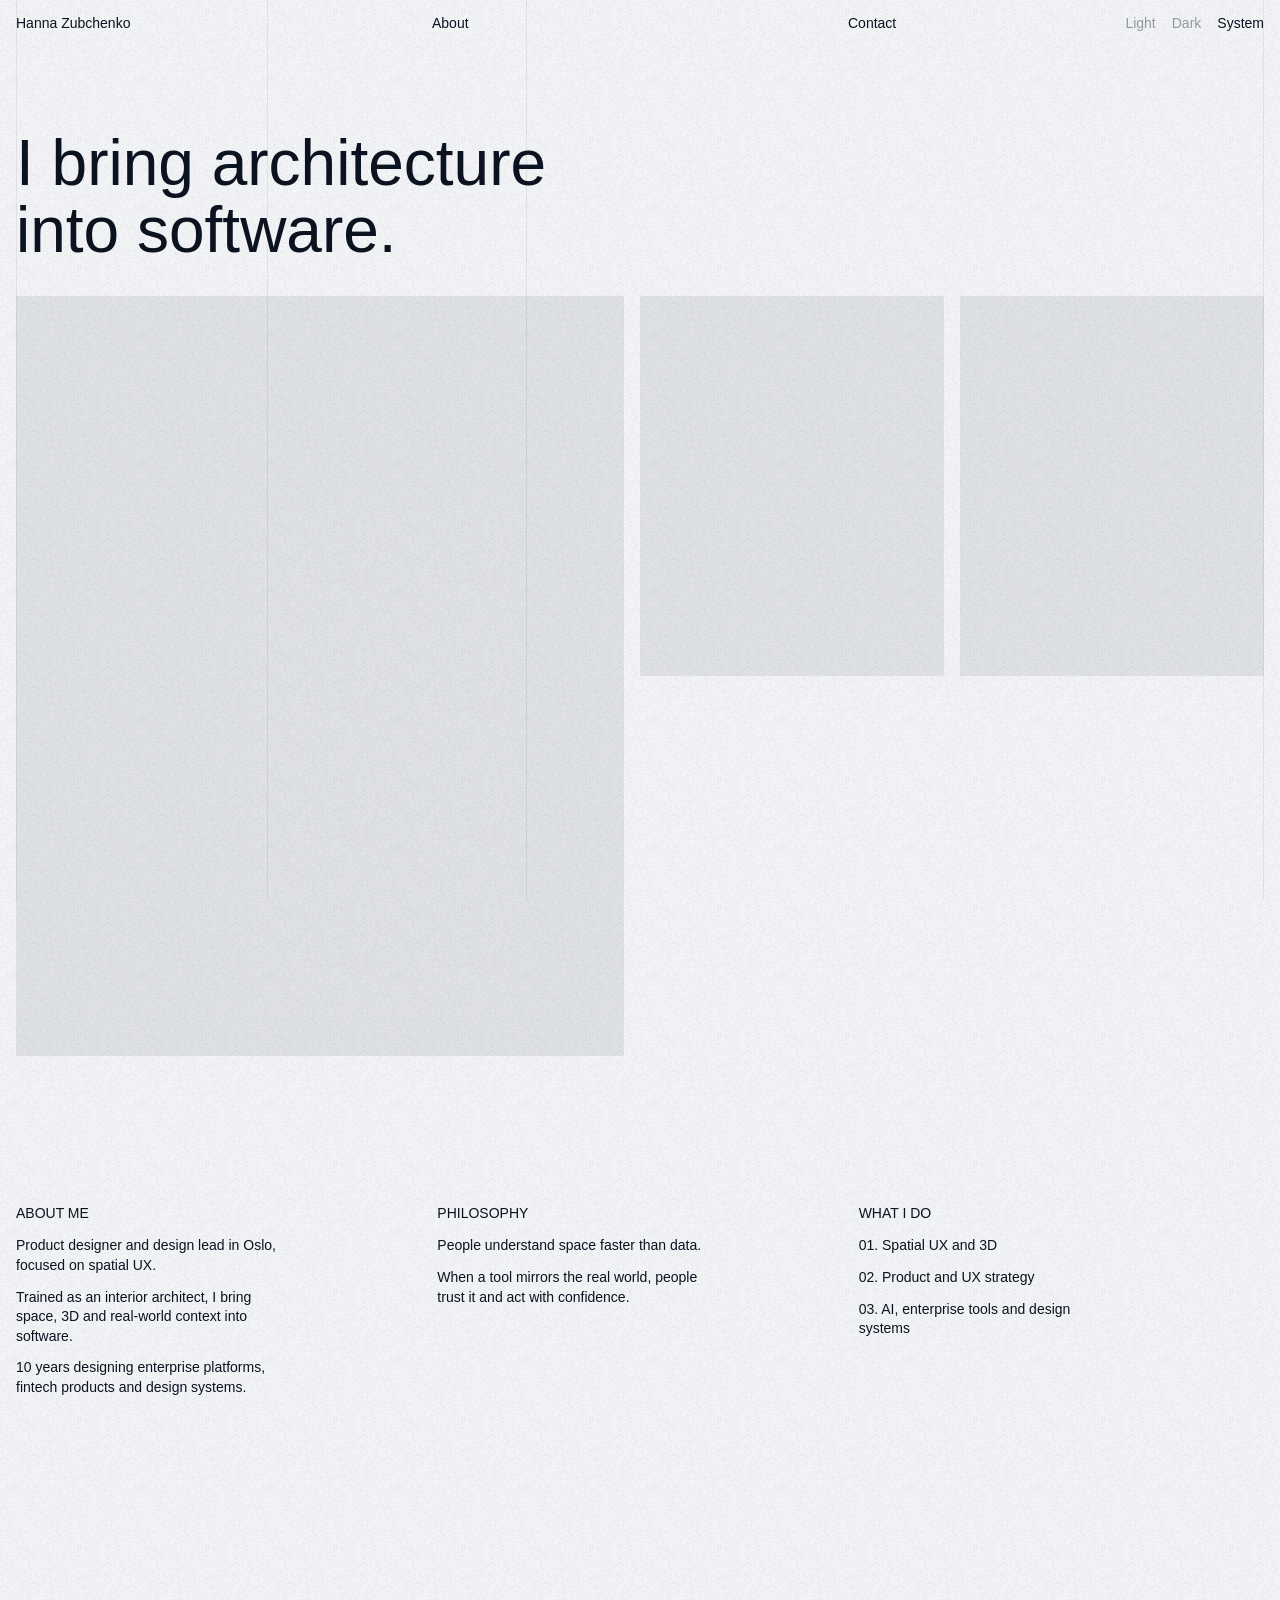
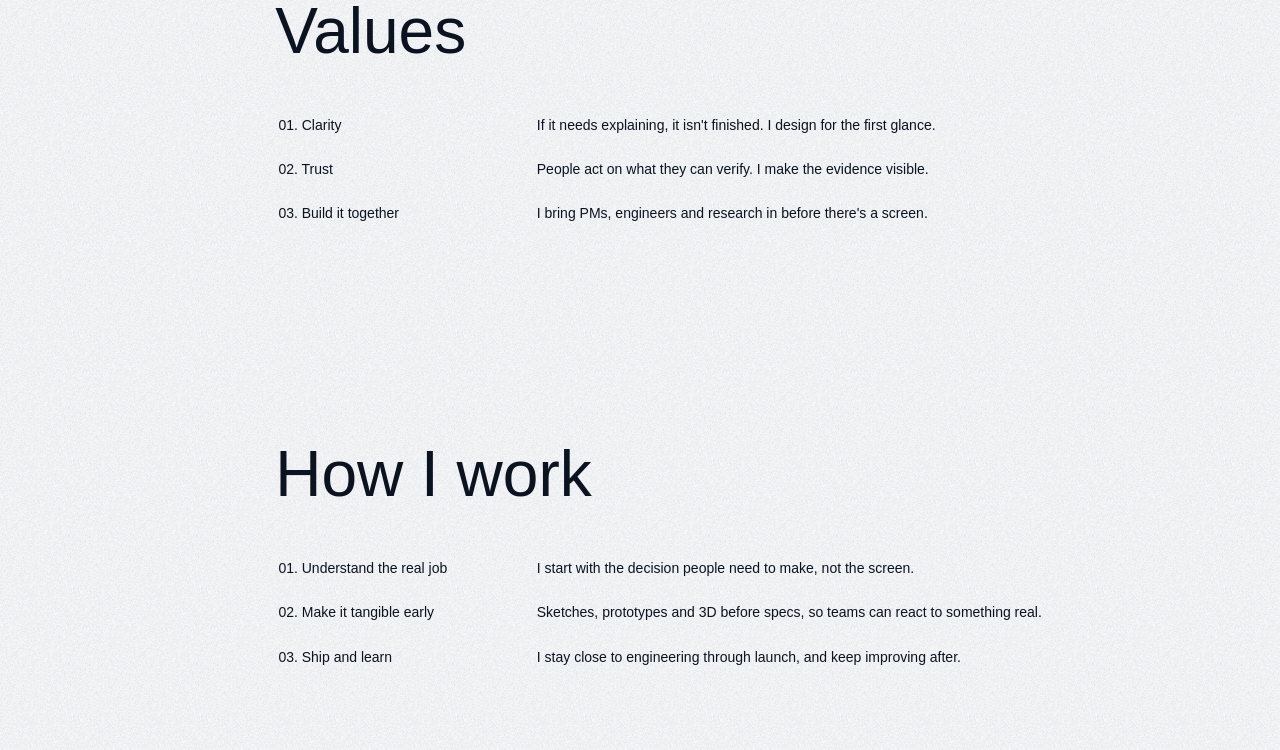
==== about.html @ ca121f11 "Loader shows on every fresh load or refresh; finer, subtler grain Co-Authored-By: Claude Opus 5.5 <n" ====
<!DOCTYPE html>
<html lang="en">
<head>
  <meta charset="utf-8">
  <meta name="color-scheme" content="light dark">
  <meta name="viewport" content="width=device-width, initial-scale=1">
  <title>About · Hanna Zubchenko</title>
  <meta name="description" content="About Hanna Zubchenko: product designer working on spatial UX, AI and enterprise tools.">
  <script>
    // Apply saved theme before first paint (no flash). "system" follows the device.
    (function () {
      var t = 'system';
      try { t = localStorage.getItem('theme') || 'system'; } catch (e) {}
      document.documentElement.dataset.theme = t;
    })();
    // First visit or refresh: show the loader (not when moving between pages, going back, or with reduce motion).
    (function () {
      try {
        var nav = performance.getEntriesByType('navigation')[0], type = nav ? nav.type : 'navigate';
        // Moving between pages on this site is marked just before leaving (see main.js),
        // so a fresh visit or a refresh always gets the loader, even inside a preview frame.
        var internal = false;
        try { internal = sessionStorage.getItem('hzInternal') === '1'; sessionStorage.removeItem('hzInternal'); } catch (e) {}
        var calm = window.matchMedia('(prefers-reduced-motion: reduce)').matches;
        if (!calm && type !== 'back_forward' && !(type === 'navigate' && internal)) document.documentElement.classList.add('boot');
      } catch (e) {}
    })();
  </script>
  <link rel="stylesheet" href="styles.css?v=202611271930">
</head>
<body class="is-case is-about">
  <div class="cs">
    <header class="nav">
      <a href="./" class="nav__item">Hanna Zubchenko</a>
      <a href="about.html" class="nav__item">About</a>
      <a href="contact.html" class="nav__item">Contact</a>
      <div class="theme" role="group" aria-label="Color theme">
        <button type="button" data-theme-set="light">Light</button>
        <button type="button" data-theme-set="dark">Dark</button>
        <button type="button" data-theme-set="system">System</button>
      </div>
    </header>

    <main class="cs__body">
      <section class="cs__intro">
        <div class="cs__heading">
          <h1 class="cs__title about__title">I bring architecture into software.</h1>
        </div>
        <div class="about__photos">
          <div class="about__photo" aria-hidden="true"></div>
          <div class="about__photo" aria-hidden="true"></div>
          <div class="about__photo" aria-hidden="true"></div>
        </div>
      </section>

      <section class="cs__summary">
        <div class="cs__facts about__facts">
          <div class="cs__col cs__col--3">
            <h2 class="cs__label" data-roll>About me</h2>
            <div class="cs__lines" data-roll data-roll-delay="70">
              <p>Product designer and design lead in Oslo, focused on spatial UX.</p>
              <p>Trained as an interior architect, I bring space, 3D and real-world context into software.</p>
              <p>10 years designing enterprise platforms, fintech products and design systems.</p>
            </div>
          </div>
          <div class="cs__col cs__col--3">
            <h2 class="cs__label" data-roll>Philosophy</h2>
            <div class="cs__lines" data-roll data-roll-delay="140">
              <p>People understand space faster than data.</p>
              <p>When a tool mirrors the real world, people trust it and act with confidence.</p>
            </div>
          </div>
          <div class="cs__col cs__col--3">
            <h2 class="cs__label" data-roll>What I do</h2>
            <div class="cs__lines" data-roll data-roll-delay="210">
              <p>01. Spatial UX and 3D</p>
              <p>02. Product and UX strategy</p>
              <p>03. AI, enterprise tools and design systems</p>
            </div>
          </div>
        </div>
      </section>

      <section class="cs__learnings">
        <div class="cs__statement cs__statement--top" data-roll>
          <h2 class="cs__big">Values</h2>
        </div>
        <div class="cs__learn-grid">
          <div class="cs__learn-list" data-roll data-roll-delay="120">
            <div class="cs__learn"><p>01. Clarity</p><p>If it needs explaining, it isn't finished. I design for the first glance.</p></div>
            <div class="cs__learn"><p>02. Trust</p><p>People act on what they can verify. I make the evidence visible.</p></div>
            <div class="cs__learn"><p>03. Build it together</p><p>I bring PMs, engineers and research in before there's a screen.</p></div>
          </div>
        </div>
      </section>

      <section class="cs__learnings">
        <div class="cs__statement cs__statement--top" data-roll>
          <h2 class="cs__big">How I work</h2>
        </div>
        <div class="cs__learn-grid">
          <div class="cs__learn-list" data-roll data-roll-delay="120">
            <div class="cs__learn"><p>01. Understand the real job</p><p>I start with the decision people need to make, not the screen.</p></div>
            <div class="cs__learn"><p>02. Make it tangible early</p><p>Sketches, prototypes and 3D before specs, so teams can react to something real.</p></div>
            <div class="cs__learn"><p>03. Ship and learn</p><p>I stay close to engineering through launch, and keep improving after.</p></div>
          </div>
        </div>
      </section>
    </main>
  </div>
  <script src="main.js?v=202611271930" defer></script>
</body>
</html>
---- styles.css ----
:root {
  --bg: #f7f8fa;
  --text: #0b1220;
  color-scheme: light;
  --accent: #d20a2e;
  --gap: 16px;
  --font: "Helvetica Neue", Helvetica, Arial, sans-serif;
}

/* ---------- Themes: dark simply swaps background and text ---------- */
html[data-theme="dark"] { --bg: #0b1220; --text: #f7f8fa; --accent: #ff5a6e; --plate: #161d2b; color-scheme: dark; }
@media (prefers-color-scheme: dark) {
  html[data-theme="system"] { --bg: #0b1220; --text: #f7f8fa; --accent: #ff5a6e; --plate: #161d2b; color-scheme: dark; }
}

* { box-sizing: border-box; margin: 0; }

body {
  background: var(--bg);
  color: var(--text);
  font-family: var(--font);
  font-weight: 300;
  font-size: 14px;
  line-height: 1;
  -webkit-font-smoothing: antialiased;
}

a { color: inherit; text-decoration: none; }

/* Page: nav row (1 part) above work grid (4 parts), filling the viewport */
.page {
  display: grid;
  grid-template-rows: minmax(0, 1fr) minmax(0, 4fr);
  gap: var(--gap);
  padding: var(--gap);
  min-height: 100vh;
  min-height: 100dvh;
}

.nav {
  position: relative;
  display: flex;
  align-self: start;
}

/* Theme switch, top right corner */
.theme {
  position: absolute;
  top: 0;
  right: 0;
  display: flex;
  gap: 16px;
}
.cs .theme { top: 16px; right: 16px; }
.theme button {
  padding: 0;
  border: 0;
  background: none;
  color: inherit;
  font: inherit;
  line-height: 1;
  cursor: pointer;
  opacity: 0.4;
  transition: opacity 200ms ease;
}
.theme button:hover { opacity: 0.75; }
.theme button[aria-pressed="true"] { opacity: 1; }
.nav__item { display: block; flex: 1 1 0; min-width: 0; line-height: 1; }

/* Work grid: feature tile (2 parts) + side column (1 part) */
.work {
  display: grid;
  grid-template-columns: minmax(0, 2fr) minmax(0, 1fr);
  gap: var(--gap);
}
.work__side {
  display: flex;
  flex-direction: column;
  gap: var(--gap);
}
.work__pair {
  display: flex;
  flex: 1 0 0;
  gap: var(--gap);
}
.work__pair .tile { flex: 1 0 0; min-width: 0; }

.tile {
  display: flex;
  flex: 1 0 0;
  flex-direction: column;
  gap: 8px;
  min-height: 0;
}
.tile__label { align-self: flex-start; white-space: nowrap; }

/* Hover: the whole card (label + image) lifts 8px, softly */
.tile {
  transition: transform 700ms cubic-bezier(0.33, 1, 0.68, 1);
  will-change: transform;
}
.tile:hover,
.tile:focus-visible { transform: translateY(-8px); }
@media (prefers-reduced-motion: reduce) {
  .tile { transition: none; }
  .tile:hover, .tile:focus-visible { transform: none; }
}
@media (hover: none) {
  .tile:hover { transform: none; }
}

.tile__media {
  position: relative;
  flex: 1 0 0;
  min-height: 0;
  background: var(--tile-bg, #d9d9d9);
  overflow: hidden;
}
.tile__media img,
.tile__media video {
  position: absolute;
  inset: 0;
  width: 100%;
  height: 100%;
}
.tile__media .cover { object-fit: cover; }
.tile__media .cover--right { object-position: right center; }
.tile__media .contain { object-fit: contain; }

/* Crop the video's edges slightly (hides outlines at the frame border) */
.tile__media video,
.cs__hero video { transform: scale(1.02); }

/* ---------- Case study page (Figma 479:450, 1920 frame) ---------- */
.cs { display: flex; flex-direction: column; gap: 100px; padding: var(--gap); }
.cs .nav {
  align-self: stretch;
  /* Sticky header: stays visible while scrolling. Same position as Figma at the top. */
  position: sticky;
  top: 0;
  z-index: 10;
  margin: -16px -16px -16px;
  padding: 16px;
}
.cs__body { display: flex; flex-direction: column; gap: 100px; }
.cs p, .cs h1, .cs h2, .cs figcaption { font-weight: 300; line-height: 1; }
.cs .cs__lines p, .cs .cs__learn p, .cs .cta, .cs .contact__value { line-height: 1.45; }
.cs .cs__big, .cs .about__title, .cs .contact__title { line-height: 1.05; }

.cs__intro { display: flex; flex-direction: column; gap: 32px; }
.cs__heading { display: flex; flex-direction: column; gap: 16px; }
.cs .cs__title, .cs .cs__big { font-size: 64px; font-weight: 400; }
.cs__subtitle { font-size: 14px; }
.cs__tags {
  display: flex;
  flex-wrap: wrap;
  gap: 24px;
  padding: 8px 0 0;
  list-style: none;
  line-height: 1;
  white-space: nowrap;
}
.cs__hero { position: relative; aspect-ratio: 1920 / 1080; background: #d9d9d9; overflow: hidden; }
.cs__fill { position: absolute; inset: 0; display: block; width: 100%; height: 100%; object-fit: cover; }

/* Role + challenge: 1fr 1fr 3fr, first column empty */
.cs__facts {
  display: grid;
  grid-template-columns: minmax(0, 1fr) minmax(0, 1fr) minmax(0, 3fr);
  gap: 40px var(--gap);
  align-items: start;
  min-height: 226px;
  padding: 50px 0;
}
.cs__col { display: flex; flex-direction: column; gap: 16px; }
.cs__col--2 { grid-column: 2; }
.cs__col--3 { grid-column: 3; }
.cs__label { font-size: 14px; text-transform: uppercase; }
.cs__lines { display: flex; flex-direction: column; gap: 12px; font-size: 14px; }

/* Big statements: 1fr 3fr 1fr, text in the middle column */
.cs__statement {
  display: grid;
  grid-template-columns: minmax(0, 1fr) minmax(0, 3fr) minmax(0, 1fr);
  gap: 10px;
  padding: 50px 0;
}
.cs__statement > * { grid-column: 2; }
.cs__statement--hmw { padding-bottom: 150px; }
.cs__statement--top { gap: var(--gap); padding-bottom: 0; }

/* Numbered shots: centered label, image 1440 of 1888 */
.cs__shot { display: flex; flex-direction: column; align-items: center; gap: 16px; }
.cs__frame { position: relative; overflow: hidden; width: 76.2712%; }
/* 1 + 2: two equal columns, 100px apart */
.cs__duo { display: flex; gap: 100px; align-items: flex-start; }
.cs__duo .cs__shot { flex: 1 0 0; min-width: 0; }
.cs__duo .sheet, .cs__shot > .sheet { width: 100%; }
.sheet > .cs__frame { width: 100%; }
.cs__frame--before { aspect-ratio: 1351 / 700; }
.cs__frame--room { aspect-ratio: 1258 / 712; }


/* 3: grid 1fr 2fr 2fr 1fr */
.cs__trio {
  display: grid;
  grid-template-columns: minmax(0, 1fr) minmax(0, 2fr) minmax(0, 2fr) minmax(0, 1fr);
  gap: var(--gap);
}
.cs__trio-label { grid-column: 2 / span 2; }
.cs__trio-media { display: contents; }
.cs__trio .sheet { align-self: start; }
.sheet--designer { grid-column: 2; }
.cs__frame--designer { aspect-ratio: 1536 / 2048; }
.sheet--inventory { grid-column: 3; }
.cs__frame--inventory { aspect-ratio: 1248 / 803.6; }

/* Learnings: 1fr 4fr, each row 1fr 3fr */
.cs__learn-grid {
  display: grid;
  grid-template-columns: minmax(0, 1fr) minmax(0, 4fr);
  gap: var(--gap);
  min-height: 226px;
  padding: 50px 0;
}
.cs__learn-list { grid-column: 2; display: flex; flex-direction: column; gap: 24px; }
.cs__learn {
  display: grid;
  grid-template-columns: minmax(0, 1fr) minmax(0, 3fr);
  gap: var(--gap);
  font-size: 14px;
}
.cs__learn p:first-child { white-space: nowrap; }

/* 5: demo, full width */
.cs__frame--demo {
  width: 100%;
  aspect-ratio: 1800 / 1007;
  padding: 0;
  border: 0;
  background: #1e2235;
  cursor: pointer;
}
.yt iframe { position: absolute; inset: 0; width: 100%; height: 100%; border: 0; }

:focus-visible { outline: 2px solid var(--accent); outline-offset: 3px; }

/* ---------- Scroll reveal on case page images ----------
   Each image opens from its top edge downward as it enters the view.
   Only runs when JavaScript is on (html.js), so images never stay hidden. */
.js .reveal {
  clip-path: polygon(0 0, 100% 0, 100% 0, 0 0);
  transition: clip-path 1100ms cubic-bezier(0.76, 0, 0.24, 1);
}
.js .reveal.is-in { clip-path: polygon(0 0, 100% 0, 100% 100%, 0 100%); }
@media (prefers-reduced-motion: reduce) {
  .js .reveal { clip-path: none; transition: none; }
}

/* ---------- Page transition: card -> case page ----------
   The small label morphs into the big title, the video tile grows into the hero.
   Uses cross-document View Transitions (Chrome, Edge, Safari 18.2+).
   Other browsers just open the page normally. */
@view-transition { navigation: auto; }

/* Each project pairs its own tile with its own page (names set in the HTML),
   so every title and hero grows from where that project sits on the landing page. */
.cs__title { width: fit-content; }

::view-transition-group(*) {
  animation-duration: 700ms;
  animation-timing-function: cubic-bezier(0.33, 1, 0.68, 1);
}
::view-transition-old(root),
::view-transition-new(root) { animation-duration: 450ms; }

/* Text: both snapshots stretch to the moving box, so the label scales up as one piece */
::view-transition-old(.vt-title),
::view-transition-new(.vt-title) {
  width: 100%;
  height: 100%;
  object-fit: fill;
}

/* Video: keep it filling its frame while the frame changes shape */
::view-transition-old(.vt-media),
::view-transition-new(.vt-media) {
  width: 100%;
  height: 100%;
  object-fit: cover;
}

@media (prefers-reduced-motion: reduce) {
  ::view-transition-group(*),
  ::view-transition-old(*),
  ::view-transition-new(*) { animation: none !important; }
}

/* Tablet and mobile: stack the tiles */
@media (max-width: 800px) {
  .page { grid-template-rows: auto auto; align-content: start; gap: 64px; }
  .nav { gap: var(--gap); }
  .nav { justify-content: space-between; }
  .nav__item { flex: none; white-space: nowrap; }
  .nav { flex-wrap: wrap; row-gap: 14px; }
  .theme, .cs .theme { position: static; width: 100%; }
  .work { grid-template-columns: 1fr; gap: 32px; }
  .work__side, .work__pair { gap: 32px; }
  .tile, .work__pair { flex: none; }
  .tile__media { flex: none; aspect-ratio: 4 / 3; }


  /* Case study: not in Figma (desktop only), stacked fallback */
  .cs, .cs__body { gap: 64px; }
  .cs .cs__title, .cs .cs__big { font-size: 40px; line-height: 1.05; }
  .cs__lines, .cs__learn { line-height: 1.3; }
  .cs__duo { flex-direction: column; gap: 64px; }
  .cs__duo .cs__shot { flex: none; width: 100%; }
  .cs__statement--hmw { padding-bottom: 0; }
  .cs__summary, .cs__learnings { display: flex; flex-direction: column; gap: 40px; }
  .cs__facts, .cs__statement, .cs__trio, .cs__learn-grid, .cs__learn { grid-template-columns: 1fr; }
  .cs__facts { height: auto; gap: 40px; padding: 0; }
  .cs__statement { padding: 0; }
  .cs__col--2, .cs__col--3, .cs__statement > *, .cs__trio-label,
  .sheet--designer, .sheet--inventory, .cs__learn-list { grid-column: 1; }
  .cs__frame { width: 100%; }
  .cs__learn { gap: 8px; }
  .cs__learn p:first-child { white-space: normal; font-weight: 400; }
  .cs__learn-grid { padding: 0; min-height: 0; }
}

@media (max-width: 480px) {
  .work__pair { flex-direction: column; }
  .work__pair .tile { flex: none; }
  .tile__label { white-space: normal; }
}


/* =========================================================
   Drawing set: the site as a set of architectural drawings
   ========================================================= */
:root {
  --grid-line: color-mix(in srgb, var(--text) 7%, transparent);
  --mark: color-mix(in srgb, var(--text) 45%, transparent);
}

/* 1. Drafting grid: the layout's own columns, shown as hairlines behind everything */
.is-landing::before,
.is-case::before {
  content: "";
  position: fixed;
  inset: 0;
  z-index: -1;
  pointer-events: none;
  --l: linear-gradient(var(--grid-line), var(--grid-line));
  background-repeat: no-repeat;
  background-size: 1px 100%;
}
/* Landing: 2fr | 1fr, right column split in two; lines sit in the gutters */
.is-landing::before {
  background-image: var(--l), var(--l), var(--l), var(--l);
  background-position:
    15.5px 0,
    calc(24px + (100% - 48px) * 2 / 3) 0,
    calc(32px + (100% - 48px) * 2 / 3 + ((100% - 48px) / 3 - 16px) / 2 + 8px) 0,
    calc(100% - 16.5px) 0;
}
/* Case page: 1fr | 1fr | 3fr */
.is-case::before {
  background-image: var(--l), var(--l), var(--l), var(--l);
  background-position:
    15.5px 0,
    calc(24px + (100% - 64px) / 5) 0,
    calc(40px + (100% - 64px) * 2 / 5) 0,
    calc(100% - 16.5px) 0;
}

.sheet { position: relative; }

@media (max-width: 800px) {
  .is-landing::before, .is-case::before { display: none; }
}

/* Image captions: number + label, quiet and technical */
.caption { display: inline-flex; gap: 12px; line-height: 1; }
.caption__no { opacity: 0.5; }


/* Fine grain: a barely-there texture on the page background only
   (images and text stay crisp). Independent per-pixel noise, 256px tiles
   drawn at 128px, so each grain is a single device pixel on retina. */
body {
  background-image: url("assets/grain-light-theme.png");
  background-size: 128px 128px;
}
html[data-theme="dark"] body { background-image: url("assets/grain-dark-theme.png"); }
@media (prefers-color-scheme: dark) {
  html[data-theme="system"] body { background-image: url("assets/grain-dark-theme.png"); }
}

/* Tags roll out from under the title on arrival, one after another.
   The row clips them, so they appear to slide out of the title's baseline. */
.cs__tags {
  overflow: hidden;
  padding-bottom: 4px;
  margin-bottom: -4px;
}
.cs__tags li {
  animation: tag-roll-out 700ms cubic-bezier(0.33, 1, 0.68, 1) both;
  animation-delay: calc(380ms + var(--i, 0) * 70ms);
}
.cs__tags li:nth-child(2) { --i: 1; }
.cs__tags li:nth-child(3) { --i: 2; }
.cs__tags li:nth-child(4) { --i: 3; }
.cs__tags li:nth-child(5) { --i: 4; }
@keyframes tag-roll-out {
  from { opacity: 0; transform: translateY(-120%); }
  to   { opacity: 1; transform: translateY(0); }
}
@media (prefers-reduced-motion: reduce) {
  .cs__tags li { animation: none; }
}


/* ---------- Micro-motion: the same calm roll-out, everywhere it helps ----------
   Small (8px), soft, ordered, once only. Nothing loops, nothing parallaxes. */
@keyframes roll-in {
  from { opacity: 0; transform: translateY(-8px); }
  to   { opacity: 1; transform: translateY(0); }
}
/* Scroll-triggered groups: children appear one after another */
.js [data-roll] > *,
.js [data-roll]:not(:has(> *)) { opacity: 0; }
.js [data-roll].is-in > *,
.js [data-roll].is-in:not(:has(> *)) {
  animation: roll-in 700ms cubic-bezier(0.33, 1, 0.68, 1) both;
  animation-delay: calc(var(--roll-delay, 0ms) + var(--i, 0) * 70ms);
}

/* Landing: project labels roll out in reading order on load */
.is-landing .tile__label {
  animation: roll-in 700ms cubic-bezier(0.33, 1, 0.68, 1) both;
  animation-delay: 250ms;
}
.is-landing .work__side .tile:first-child .tile__label { animation-delay: 320ms; }
.is-landing .work__pair .tile:first-child .tile__label { animation-delay: 390ms; }
.is-landing .work__pair .tile:last-child .tile__label { animation-delay: 460ms; }

/* Drafting grid draws itself down the sheet once per page */
.is-landing::before,
.is-case::before { animation: grid-draw 1400ms cubic-bezier(0.65, 0, 0.35, 1) 100ms both; }
@keyframes grid-draw {
  from { clip-path: inset(0 0 100% 0); }
  to   { clip-path: inset(0 0 0 0); }
}

@media (prefers-reduced-motion: reduce) {
  .js [data-roll] > *, .js [data-roll]:not(:has(> *)) { opacity: 1; }
  .js [data-roll].is-in > *, .js [data-roll].is-in:not(:has(> *)),
  .is-landing .tile__label, .is-landing::before, .is-case::before { animation: none; }
}

/* Placeholder hero for case pages without media yet */
.cs__hero:empty { background: color-mix(in srgb, var(--text) 8%, transparent); }

/* Opening a project: the other cards and labels step back first,
   so only the chosen card travels into its page. */
.is-landing .tile,
.is-landing .nav { transition: opacity 320ms ease, transform 700ms cubic-bezier(0.33, 1, 0.68, 1); }
.is-leaving .tile:not(.is-chosen) { opacity: 0; transform: scale(0.98); }
.is-leaving .tile.is-chosen { transform: none; }
/* the old page's leftovers vanish quickly instead of ghosting */
::view-transition-old(root) { animation-duration: 180ms; }

/* About page */
.about__title { max-width: 18ch; line-height: 1.05; }
.about__photos {
  display: grid;
  grid-template-columns: minmax(0, 2fr) minmax(0, 1fr) minmax(0, 1fr);
  gap: var(--gap);
}
.about__photo { aspect-ratio: 4 / 5; background: color-mix(in srgb, var(--text) 8%, transparent); }
.about__facts { grid-template-columns: repeat(3, minmax(0, 1fr)); height: auto; }
.about__facts .cs__col--3 { grid-column: auto; }
.about__facts .cs__lines p { max-width: 34ch; line-height: 1.4; }
.is-about .cs__learn p:first-child { white-space: normal; }
@media (max-width: 800px) {
  .about__photos { grid-template-columns: 1fr 1fr; }
  .about__photos .about__photo:first-child { grid-column: 1 / -1; }
  .about__facts { grid-template-columns: 1fr; }
}

/* Contact page */
.contact__title { max-width: 16ch; line-height: 1.05; }
.contact {
  display: grid;
  grid-template-columns: minmax(0, 1fr) minmax(0, 1fr) minmax(0, 3fr);
  gap: var(--gap);
  align-items: start;
}
.contact__info { grid-column: 1 / span 2; display: flex; flex-direction: column; gap: 32px; }
.contact__info .cs__label { margin-bottom: 12px; }
.contact__value { font-size: 14px; }
.contact__value a, .cs__body a { text-decoration: underline; text-underline-offset: 3px; text-decoration-thickness: 1px; }
.contact__value a:hover, .cs__body a:hover { color: var(--accent); }
.contact__form { grid-column: 3; display: flex; flex-direction: column; gap: 28px; max-width: 720px; }
.field { display: flex; flex-direction: column; gap: 12px; }
.field input, .field textarea {
  width: 100%;
  padding: 0 0 10px;
  border: 0;
  border-bottom: 1px solid color-mix(in srgb, var(--text) 25%, transparent);
  border-radius: 0;
  background: none;
  color: var(--text);
  font: 300 24px/1.3 var(--font);
  resize: vertical;
}
.field input:focus, .field textarea:focus { outline: none; border-bottom-color: var(--text); }
.field.is-invalid input, .field.is-invalid textarea { border-bottom-color: var(--accent); }
.contact__actions { display: flex; align-items: center; gap: 24px; flex-wrap: wrap; }
.button {
  padding: 14px 24px;
  border: 1px solid var(--text);
  border-radius: 999px;
  background: var(--text);
  color: var(--bg);
  font: 400 14px/1 var(--font);
  cursor: pointer;
  transition: transform 700ms cubic-bezier(0.33, 1, 0.68, 1), opacity 200ms ease;
}
.button:hover { transform: translateY(-2px); }
.contact__hint { font-size: 14px; opacity: 0.6; }
@media (max-width: 800px) {
  .contact { grid-template-columns: 1fr; gap: 56px; }
  .contact__info, .contact__form { grid-column: 1; }
  .field input, .field textarea { font-size: 20px; }
}

/* Landing intro: one positioning line in the band above the projects */
.is-landing .page { grid-template-rows: auto minmax(0, 1fr) minmax(0, 4fr); }
.is-landing .page > .nav { grid-row: 1; }
.intro {
  grid-row: 2;
  align-self: end;
  display: flex;
  flex-direction: column;
  gap: 6px;
  max-width: 44ch;
  margin-bottom: 16px;
  font-size: 24px;
  line-height: 1.2;
}
.intro span:first-child { color: color-mix(in srgb, var(--text) 55%, transparent); }
.is-landing .work { grid-row: 3; }
@media (max-width: 800px) {
  .is-landing .page { grid-template-rows: auto auto auto; }
  .intro { font-size: 20px; }
}

/* Closing invitation on case pages */
.cta { grid-column: 2; font-size: 24px; line-height: 1.3; max-width: 34ch; }
.cta a { display: inline-block; margin-top: 8px; }
@media (max-width: 800px) { .cta { font-size: 20px; } }

/* Dark mode: light image plates become dark, so screenshots don't glow */
html[data-theme="dark"] [style*="--tile-bg"] { --tile-bg: var(--plate) !important; }
html[data-theme="dark"] .cs__hero[style*="background"] { background: var(--plate) !important; }
@media (prefers-color-scheme: dark) {
  html[data-theme="system"] [style*="--tile-bg"] { --tile-bg: var(--plate) !important; }
  html[data-theme="system"] .cs__hero[style*="background"] { background: var(--plate) !important; }
}

/* Page transition: the small label snapshot leaves quickly, so the title never looks stretched */
::view-transition-old(.vt-title) { animation-duration: 150ms; }

/* Statements and page headlines rise in line by line from a mask */
.js .rise .line { display: block; overflow: hidden; padding-bottom: 0.08em; margin-bottom: -0.08em; }
.js .rise .line > span { display: inline-block; transform: translateY(105%); }
.js .rise.is-in .line > span {
  transform: none;
  transition: transform 800ms cubic-bezier(0.22, 1, 0.36, 1);
  transition-delay: calc(var(--l, 0) * 70ms);
}
@media (prefers-reduced-motion: reduce) { .js .rise .line > span { transform: none; } }

/* Next project link at the end of case pages */
.next {
  display: block;
  padding-top: 32px;
  border-top: 1px solid color-mix(in srgb, var(--text) 12%, transparent);
}
.next .cs__label { display: block; margin-bottom: 16px; opacity: 0.6; }
.next__title { font-size: 64px; font-weight: 400; line-height: 1.05; transition: color 250ms ease; }
.next:hover .next__title { color: var(--accent); }
@media (max-width: 800px) { .next__title { font-size: 40px; } }

/* ---------- Loader ---------- */
/* Covers the page from the first paint until the loader's canvas takes over.
   Falls away on its own after 4s, so the page can never stay hidden. */
html.boot body::after { content: ""; position: fixed; inset: 0; z-index: 1000; background: var(--bg); animation: boot-fallback 0s 4s forwards; }
@keyframes boot-fallback { to { visibility: hidden; } }
.boot-canvas { position: fixed; inset: 0; width: 100vw; height: 100vh; z-index: 1001; }

/* ---------- Cards with depth (landing) ---------- */
.is-landing .tile { transform-style: preserve-3d; }
.is-landing .tile.is-tilting { transition: transform 260ms ease-out, opacity 320ms ease; }
.is-landing .tile.is-tilting .tile__label { translate: 0 0 28px; }
.is-landing .tile__label { transition: translate 700ms cubic-bezier(0.33, 1, 0.68, 1); }
.is-landing .tile__media img, .is-landing .tile__media video { transition: transform 700ms cubic-bezier(0.33, 1, 0.68, 1); }
.is-landing .tile.is-tilting .tile__media img, .is-landing .tile.is-tilting .tile__media video { transition: transform 260ms ease-out; }
.tile__shine { position: absolute; inset: 0; pointer-events: none; opacity: 0; transition: opacity 400ms ease;
  background: radial-gradient(circle at var(--sx, 50%) var(--sy, 50%), rgba(255, 255, 255, 0.18), transparent 55%); }
.tile.is-tilting .tile__shine { opacity: 1; }
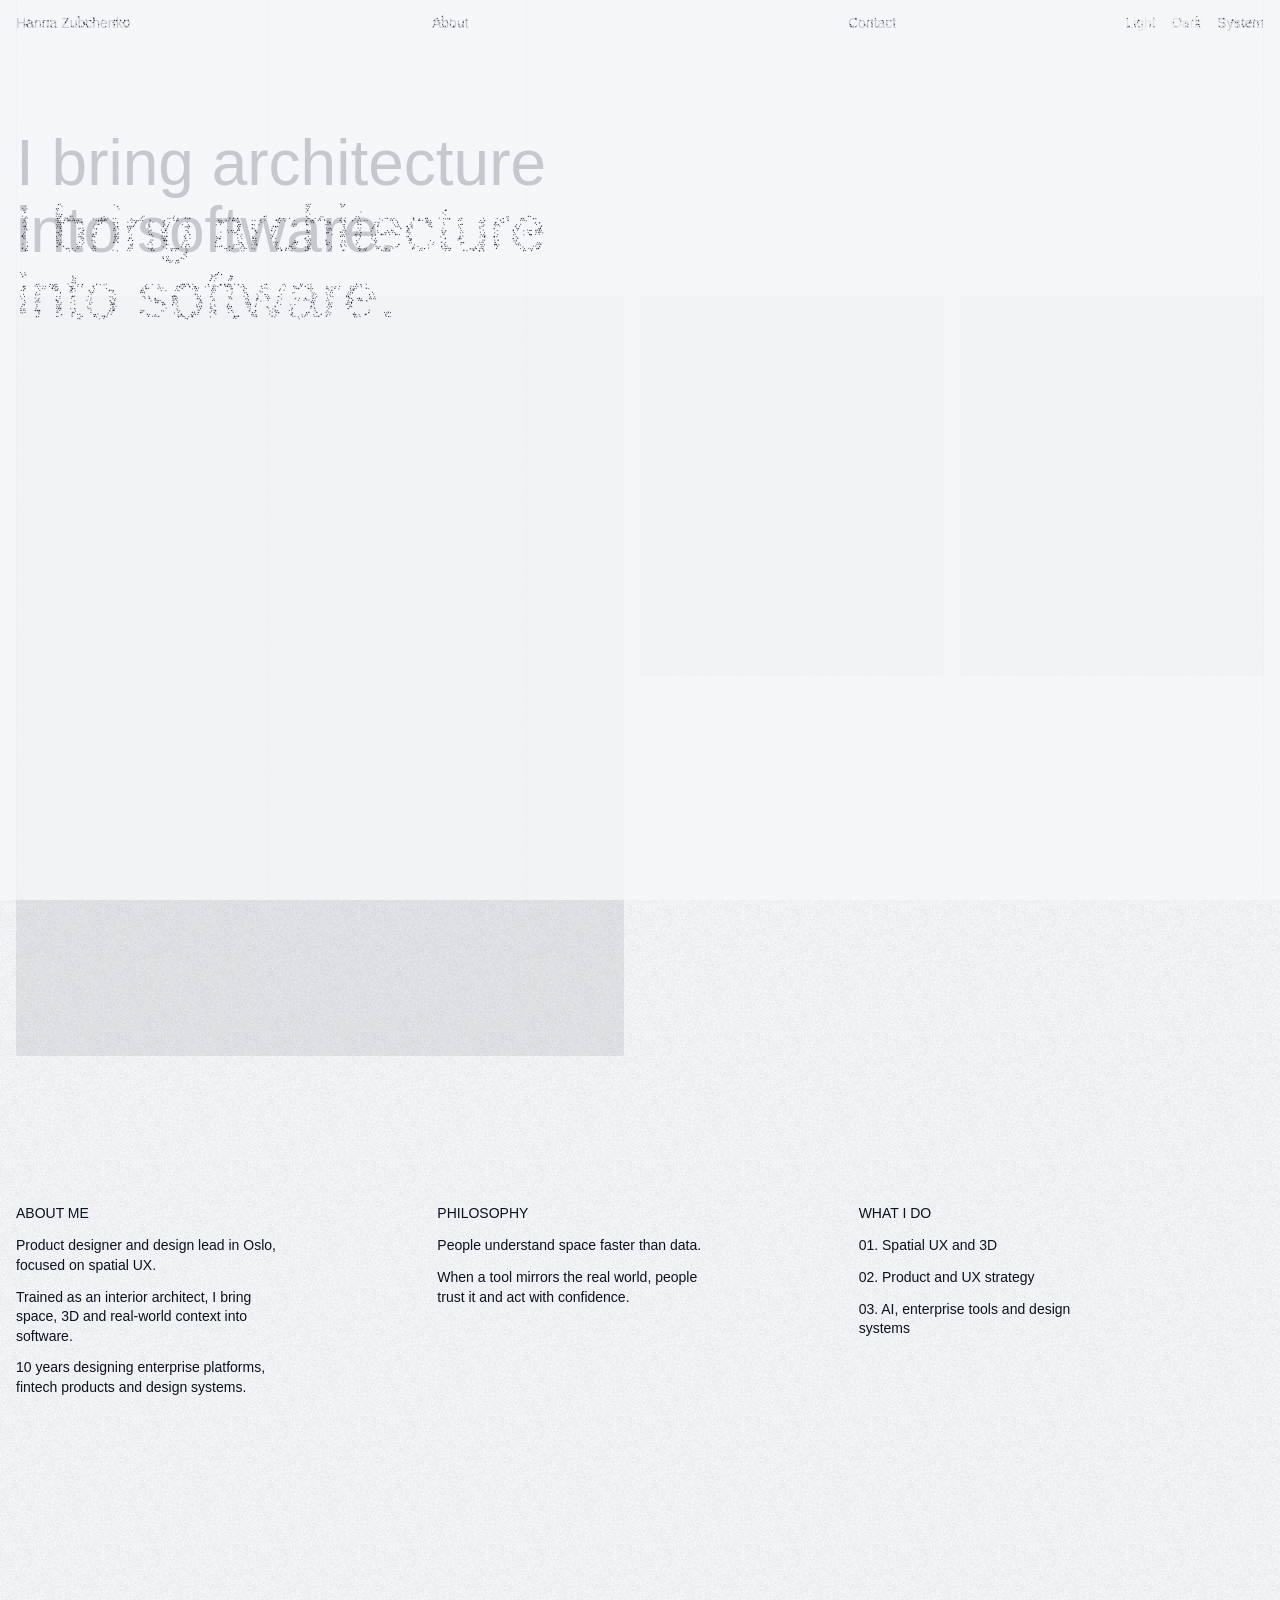
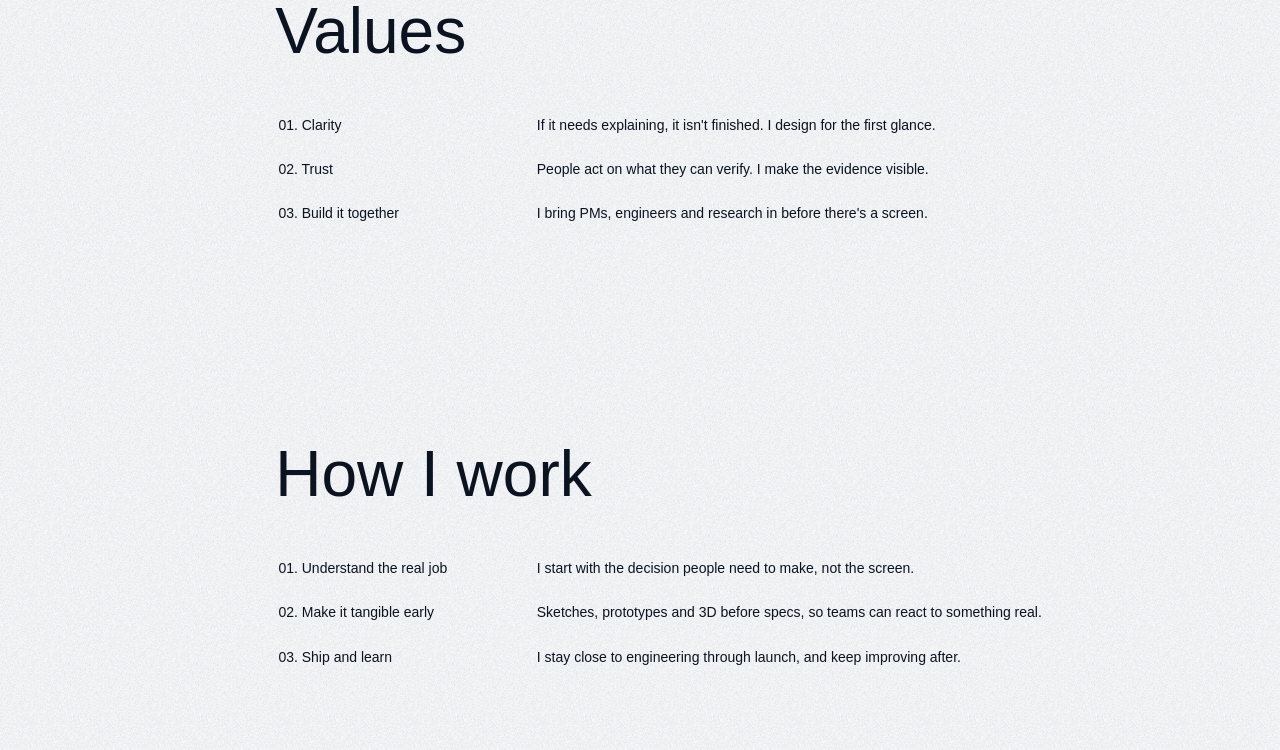
==== commit a4843d82: "Smoother loader: points drift into place top to bottom, no cloud-to-page jump Co-Authored-By: Claude" ====
--- a/about.html
+++ b/about.html
@@ -26,7 +26,7 @@
       } catch (e) {}
     })();
   </script>
-  <link rel="stylesheet" href="styles.css?v=202611271930">
+  <link rel="stylesheet" href="styles.css?v=202611271945">
 </head>
 <body class="is-case is-about">
   <div class="cs">
@@ -108,6 +108,6 @@
       </section>
     </main>
   </div>
-  <script src="main.js?v=202611271930" defer></script>
+  <script src="main.js?v=202611271945" defer></script>
 </body>
 </html>
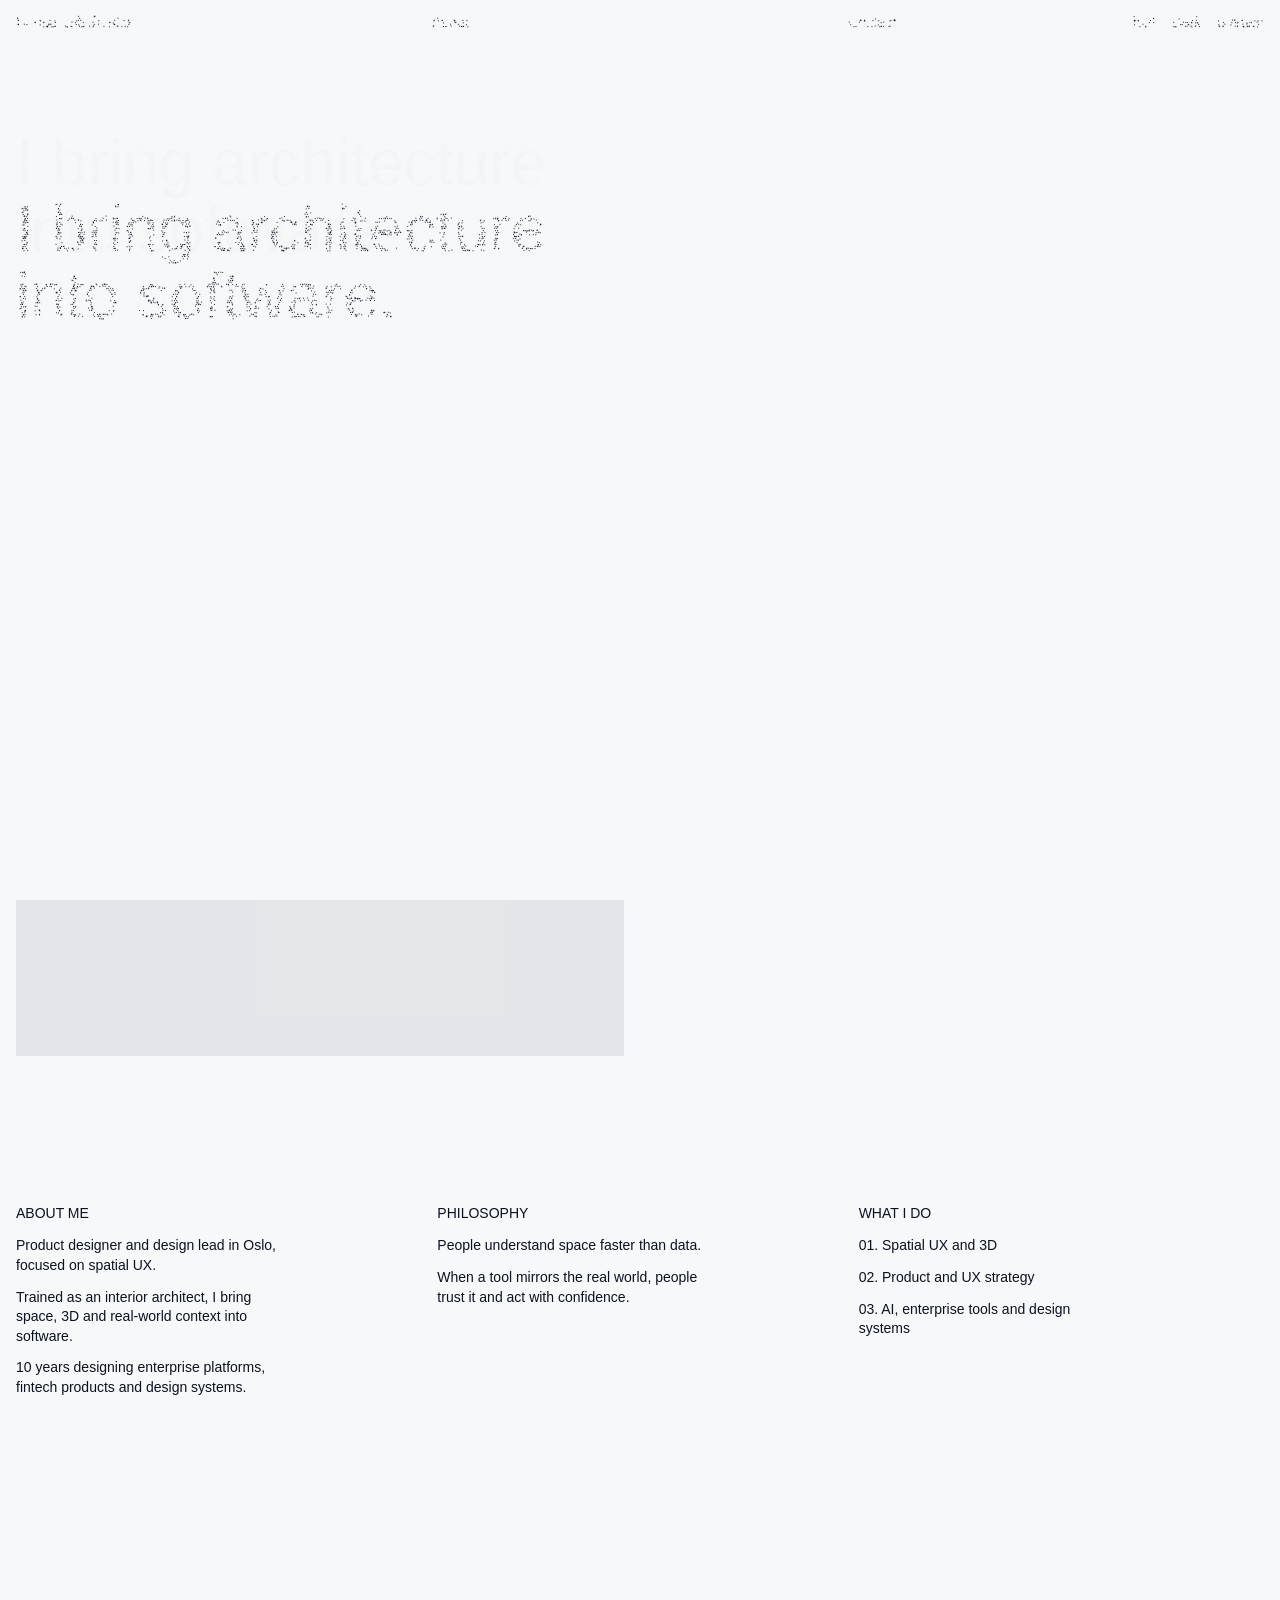
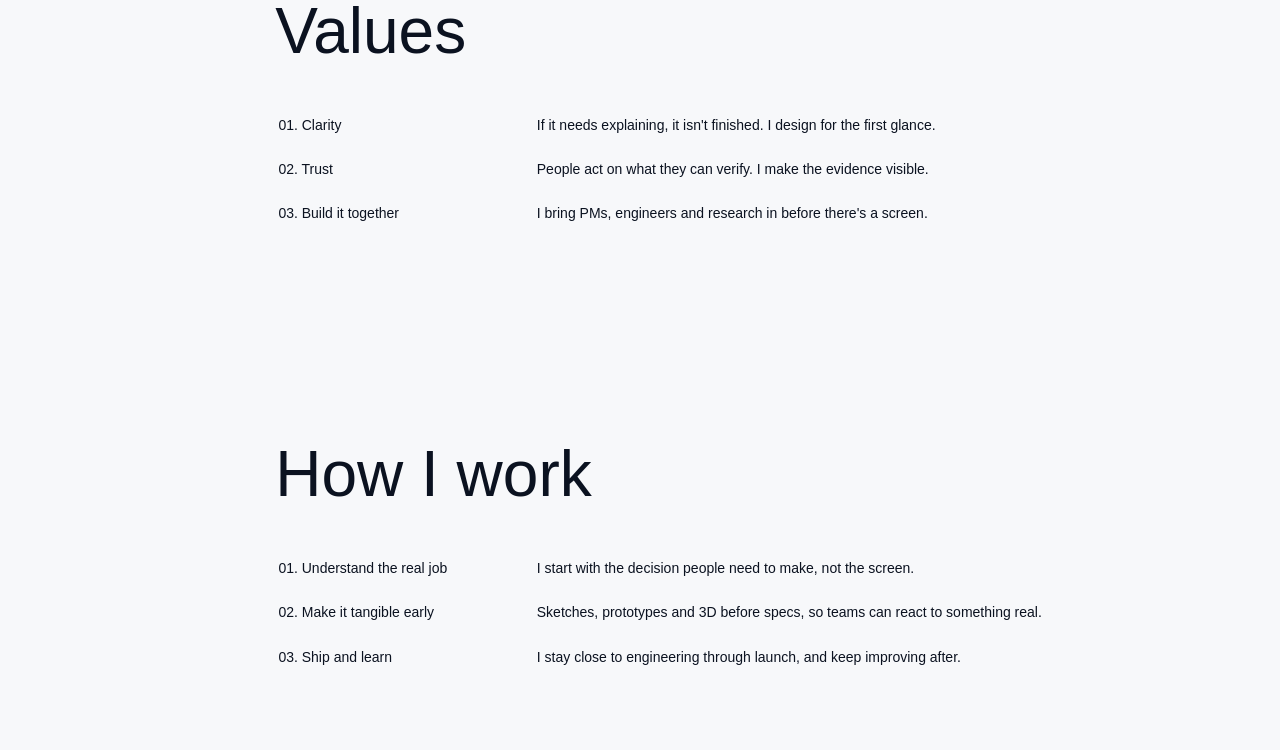
==== commit 165013b6: "Grain as a page-wide filter layer over text, images and video Co-Authored-By: Claude Opus 5.5 <norep" ====
--- a/about.html
+++ b/about.html
@@ -26,7 +26,7 @@
       } catch (e) {}
     })();
   </script>
-  <link rel="stylesheet" href="styles.css?v=202611271945">
+  <link rel="stylesheet" href="styles.css?v=202611272000">
 </head>
 <body class="is-case is-about">
   <div class="cs">
@@ -108,6 +108,6 @@
       </section>
     </main>
   </div>
-  <script src="main.js?v=202611271945" defer></script>
+  <script src="main.js?v=202611272000" defer></script>
 </body>
 </html>
--- a/styles.css
+++ b/styles.css
@@ -386,17 +386,22 @@
 .caption__no { opacity: 0.5; }
 
 
-/* Fine grain: a barely-there texture on the page background only
+/* Film grain over the whole page, like a shader: a fixed layer of neutral
+   per-pixel noise blended on top of everything (text, images, video).
+   It never takes clicks, and stays still while the page scrolls. */
+html::after {
+  content: ""; position: fixed; inset: 0; z-index: 2000; pointer-events: none;
+  background: url("assets/grain-overlay.png") 0 0 / 128px 128px;
+  mix-blend-mode: overlay; opacity: 0.14;
+}
+html[data-theme="dark"]::after { opacity: 0.2; }
+@media (prefers-color-scheme: dark) { html[data-theme="system"]::after { opacity: 0.2; } }
+
+/* (Previous background-only grain, now replaced by the layer above.)
+   Fine grain: a barely-there texture on the page background only
    (images and text stay crisp). Independent per-pixel noise, 256px tiles
    drawn at 128px, so each grain is a single device pixel on retina. */
-body {
-  background-image: url("assets/grain-light-theme.png");
-  background-size: 128px 128px;
-}
-html[data-theme="dark"] body { background-image: url("assets/grain-dark-theme.png"); }
-@media (prefers-color-scheme: dark) {
-  html[data-theme="system"] body { background-image: url("assets/grain-dark-theme.png"); }
-}
+body { background-image: none; }
 
 /* Tags roll out from under the title on arrival, one after another.
    The row clips them, so they appear to slide out of the title's baseline. */
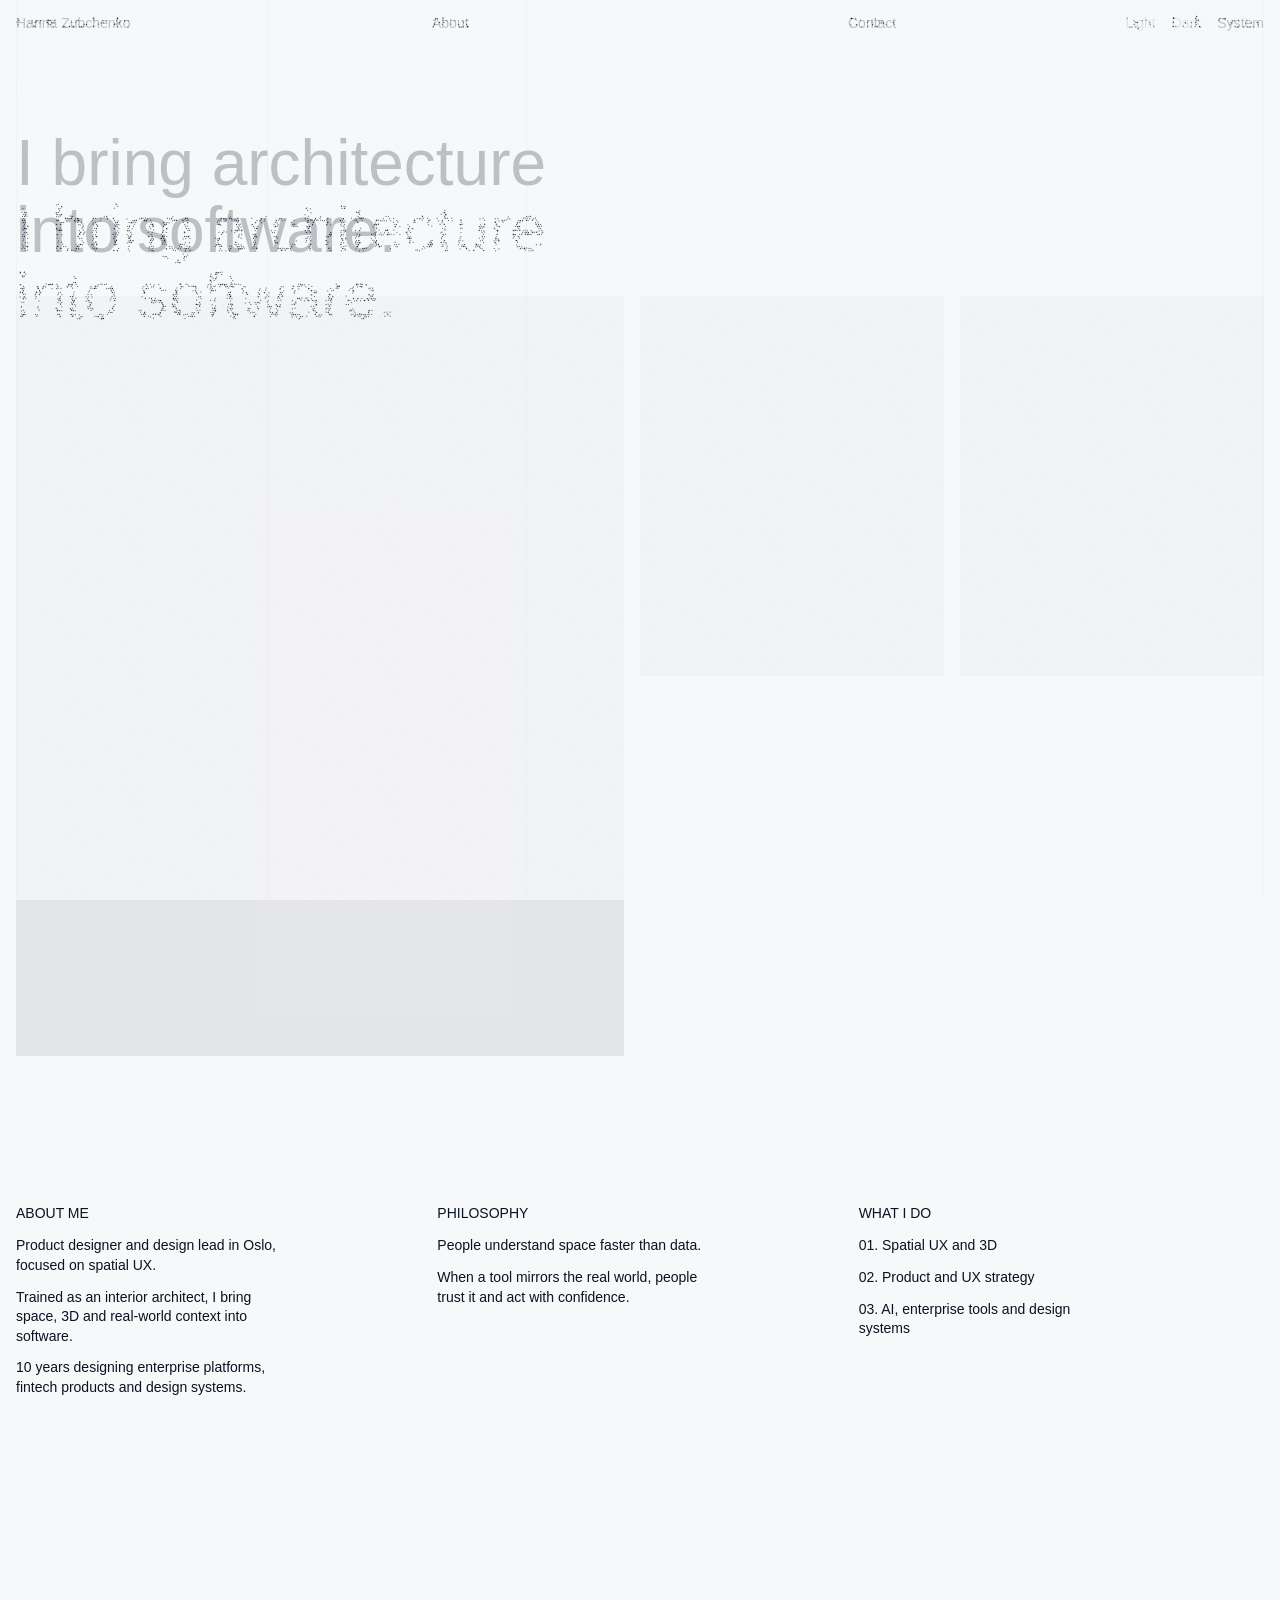
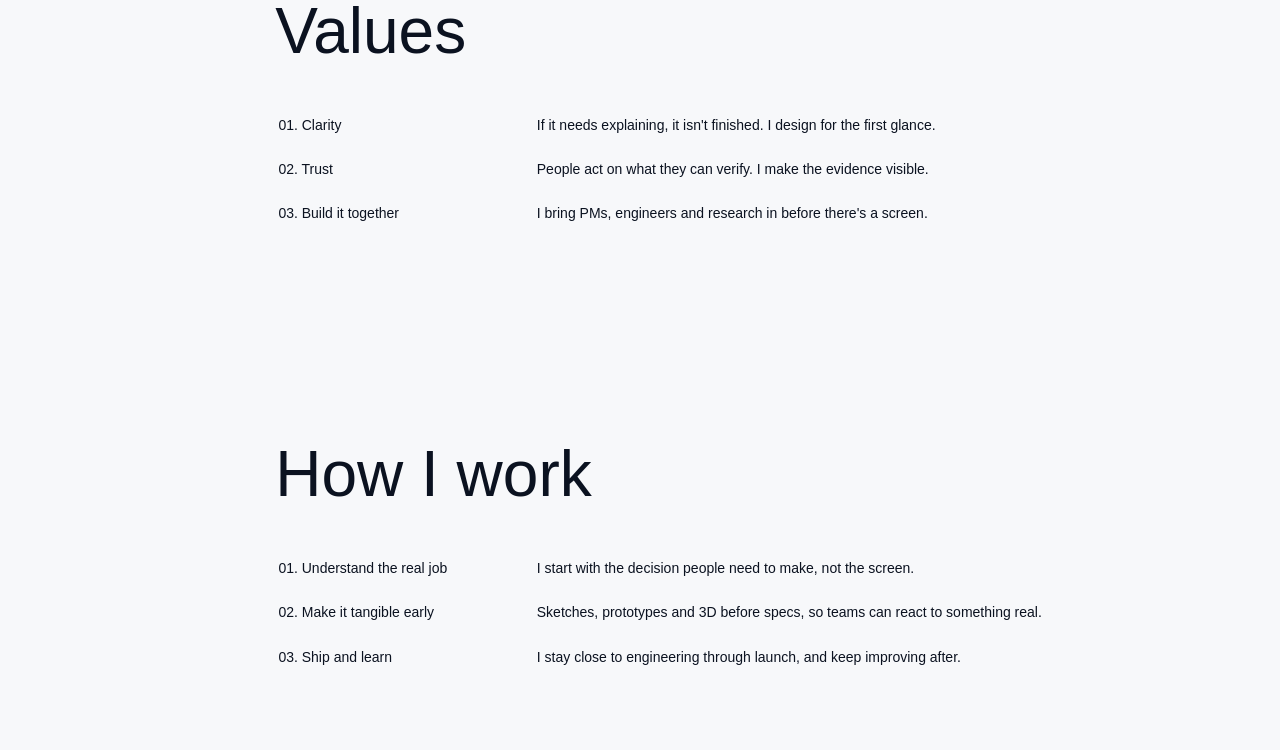
==== commit cb15117b: "Control Hub: rotating 3D rooms video on the landing card (hover to play) and as case hero Co-Authore" ====
--- a/about.html
+++ b/about.html
@@ -26,7 +26,7 @@
       } catch (e) {}
     })();
   </script>
-  <link rel="stylesheet" href="styles.css?v=202611272000">
+  <link rel="stylesheet" href="styles.css?v=202611272030">
 </head>
 <body class="is-case is-about">
   <div class="cs">
@@ -108,6 +108,6 @@
       </section>
     </main>
   </div>
-  <script src="main.js?v=202611272000" defer></script>
+  <script src="main.js?v=202611272030" defer></script>
 </body>
 </html>
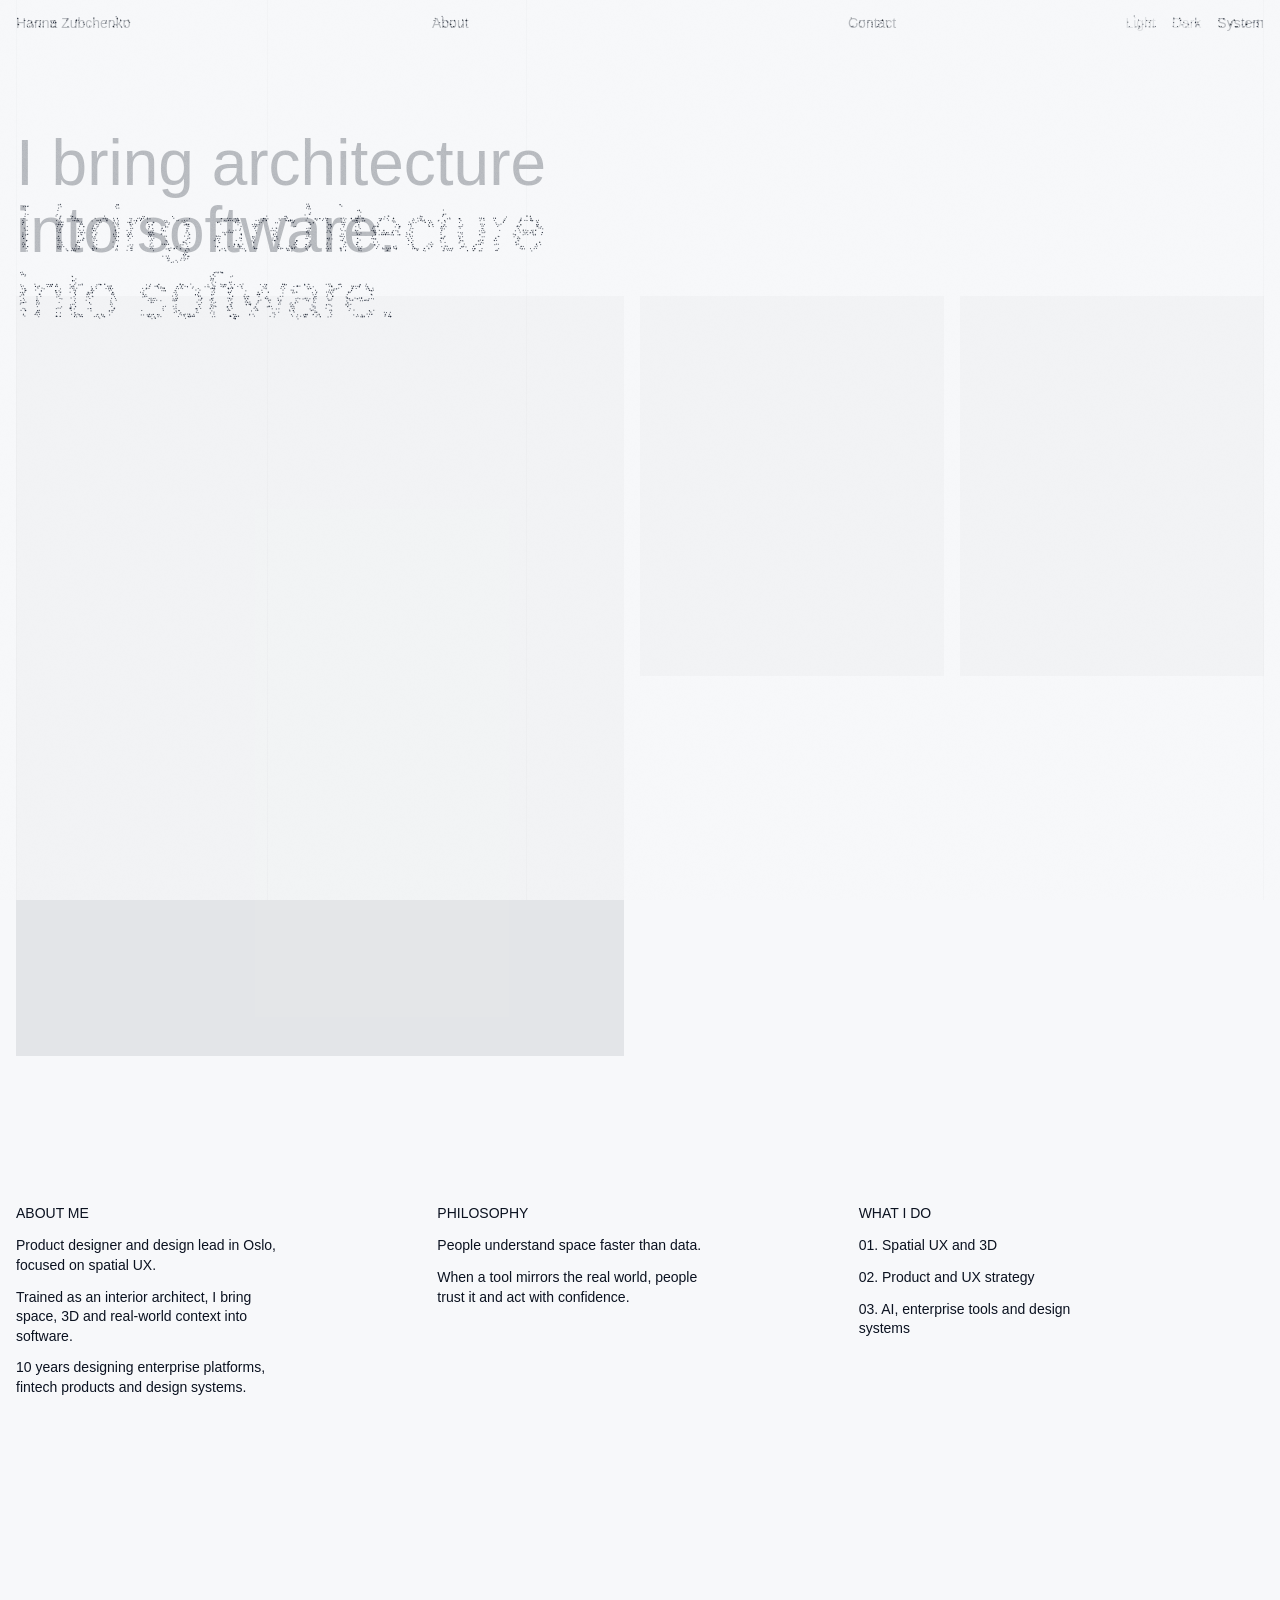
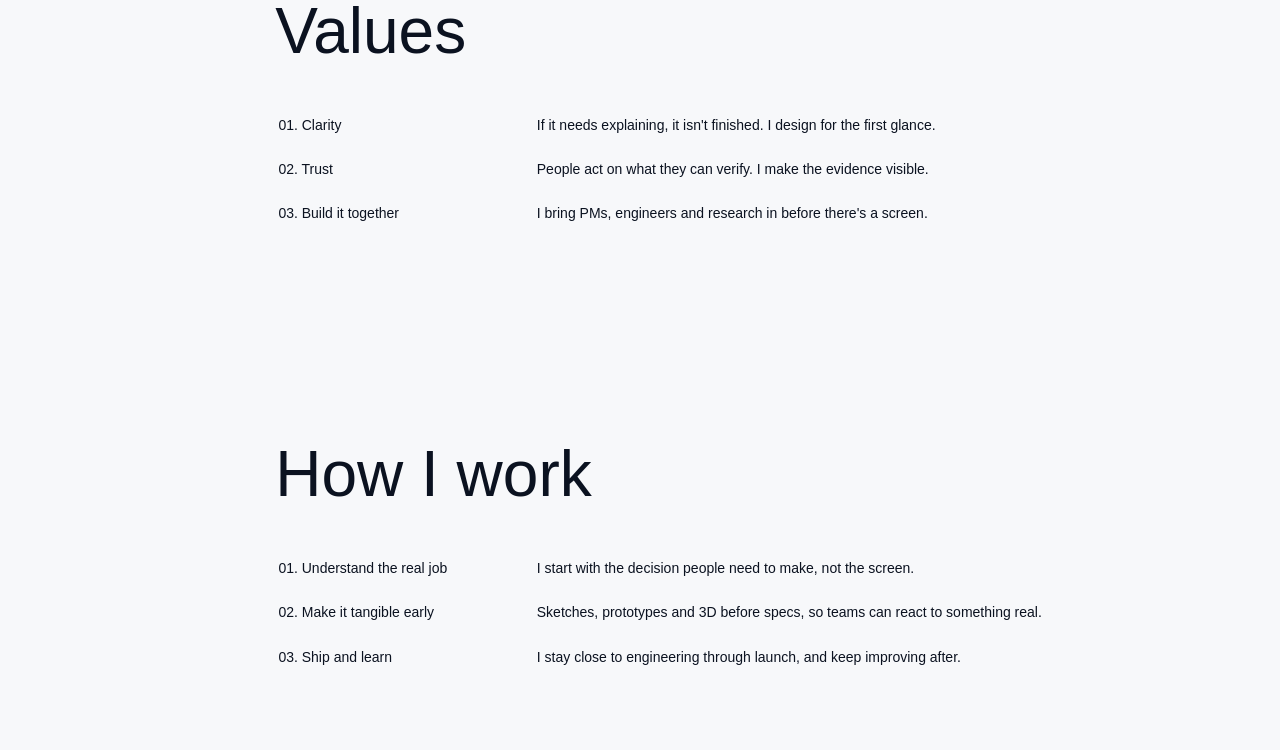
==== commit 3733ae6f: "Intro names Cisco; Advisor marked as a Control Hub feature, linked both ways Co-Authored-By: Claude " ====
--- a/about.html
+++ b/about.html
@@ -26,7 +26,7 @@
       } catch (e) {}
     })();
   </script>
-  <link rel="stylesheet" href="styles.css?v=202611272030">
+  <link rel="stylesheet" href="styles.css?v=202611281000">
 </head>
 <body class="is-case is-about">
   <div class="cs">
@@ -108,6 +108,6 @@
       </section>
     </main>
   </div>
-  <script src="main.js?v=202611272030" defer></script>
+  <script src="main.js?v=202611281000" defer></script>
 </body>
 </html>
--- a/styles.css
+++ b/styles.css
@@ -617,3 +617,15 @@
 .tile__shine { position: absolute; inset: 0; pointer-events: none; opacity: 0; transition: opacity 400ms ease;
   background: radial-gradient(circle at var(--sx, 50%) var(--sy, 50%), rgba(255, 255, 255, 0.18), transparent 55%); }
 .tile.is-tilting .tile__shine { opacity: 1; }
+
+/* ---------- Employer mark, Advisor and Control Hub links ---------- */
+.org { white-space: nowrap; }
+.org__mark { height: 0.62em; width: auto; margin: 0 0.28em 0 0.12em; vertical-align: 0.02em; }
+.intro span:first-child .org { color: var(--text); }
+.tile__kicker { margin-left: 10px; color: color-mix(in srgb, var(--text) 50%, transparent); }
+.cs__kicker { margin-top: 14px; font-size: 14px; font-weight: 300; color: color-mix(in srgb, var(--text) 60%, transparent); }
+.cs__kicker a { color: var(--text); text-decoration: underline; text-underline-offset: 3px; text-decoration-thickness: 1px; }
+.cs__chapter { display: flex; flex-direction: column; gap: 10px; color: inherit; text-decoration: none; }
+.cs .cs__body a.cs__chapter, .cs .cs__body a.cs__chapter:hover { text-decoration: none; }
+.cs__chapter .cs__big { transition: opacity 300ms ease; }
+.cs__chapter:hover .cs__big { opacity: 0.6; }
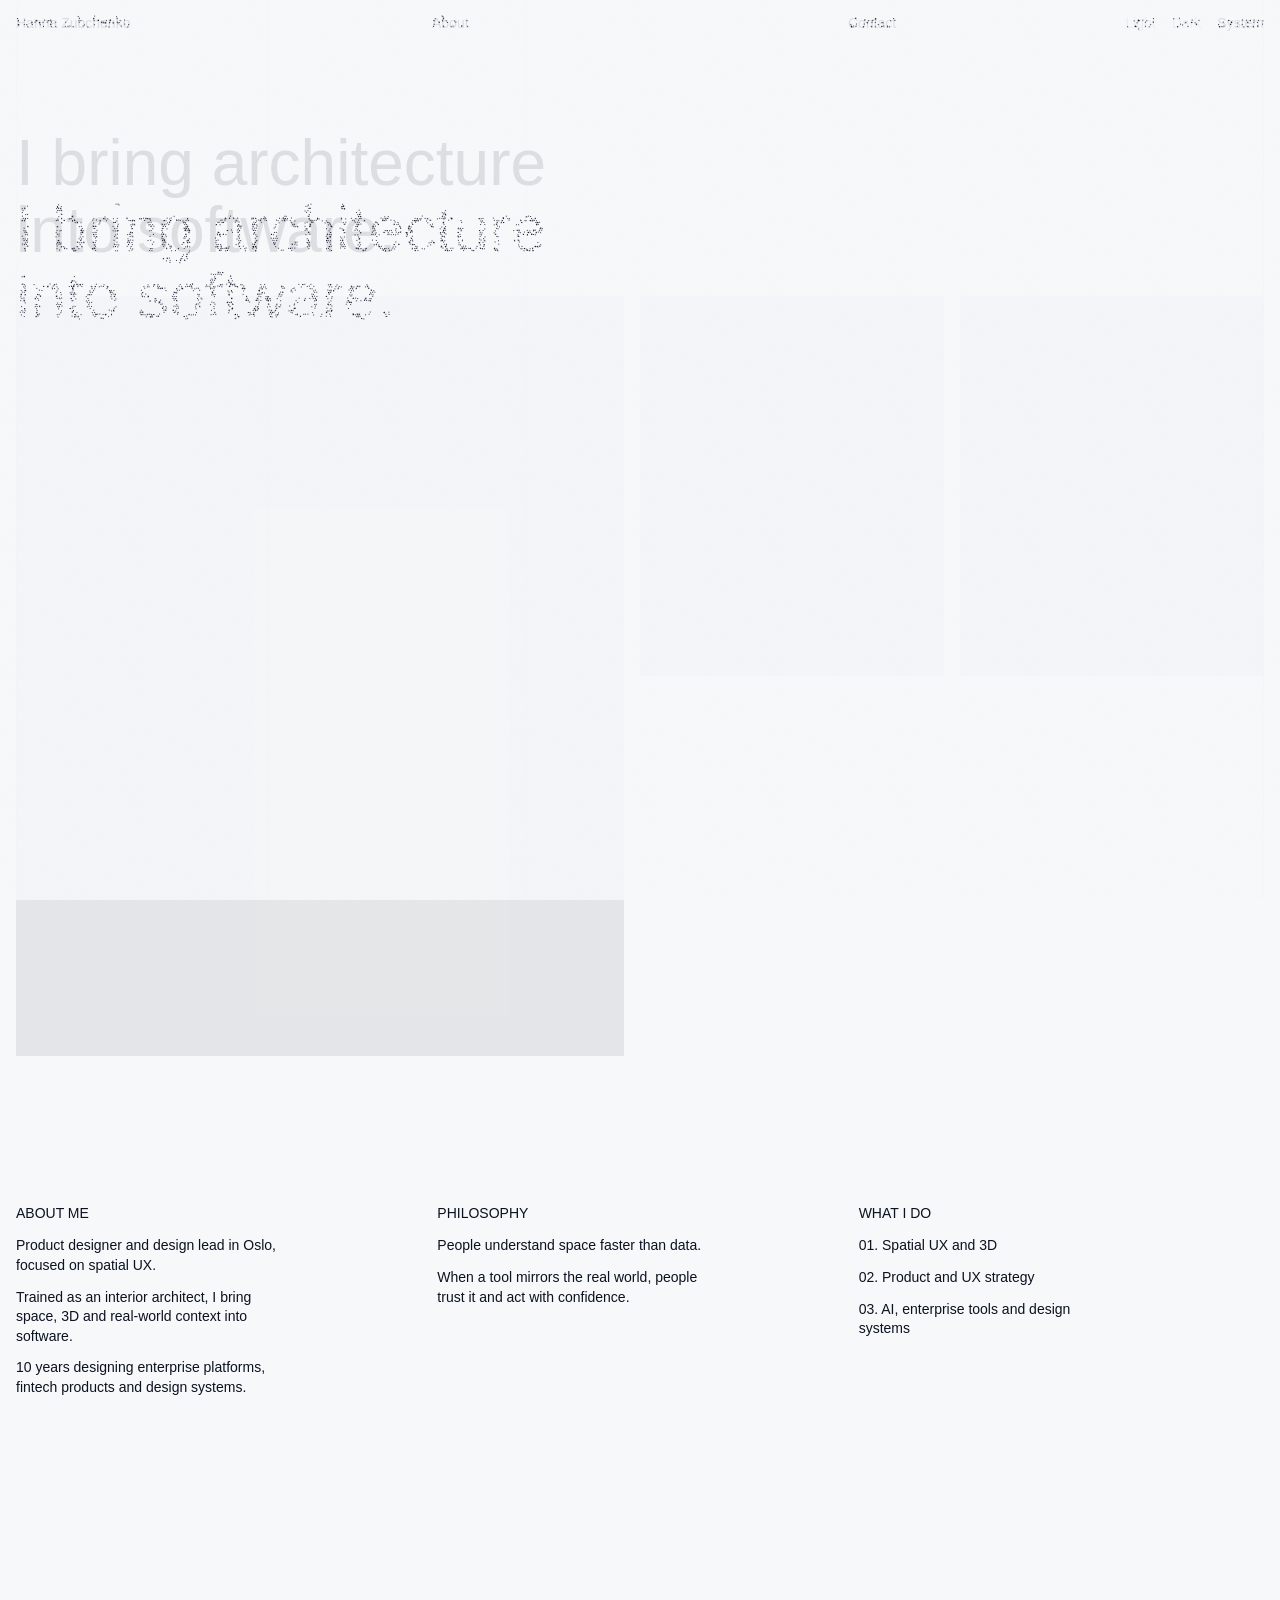
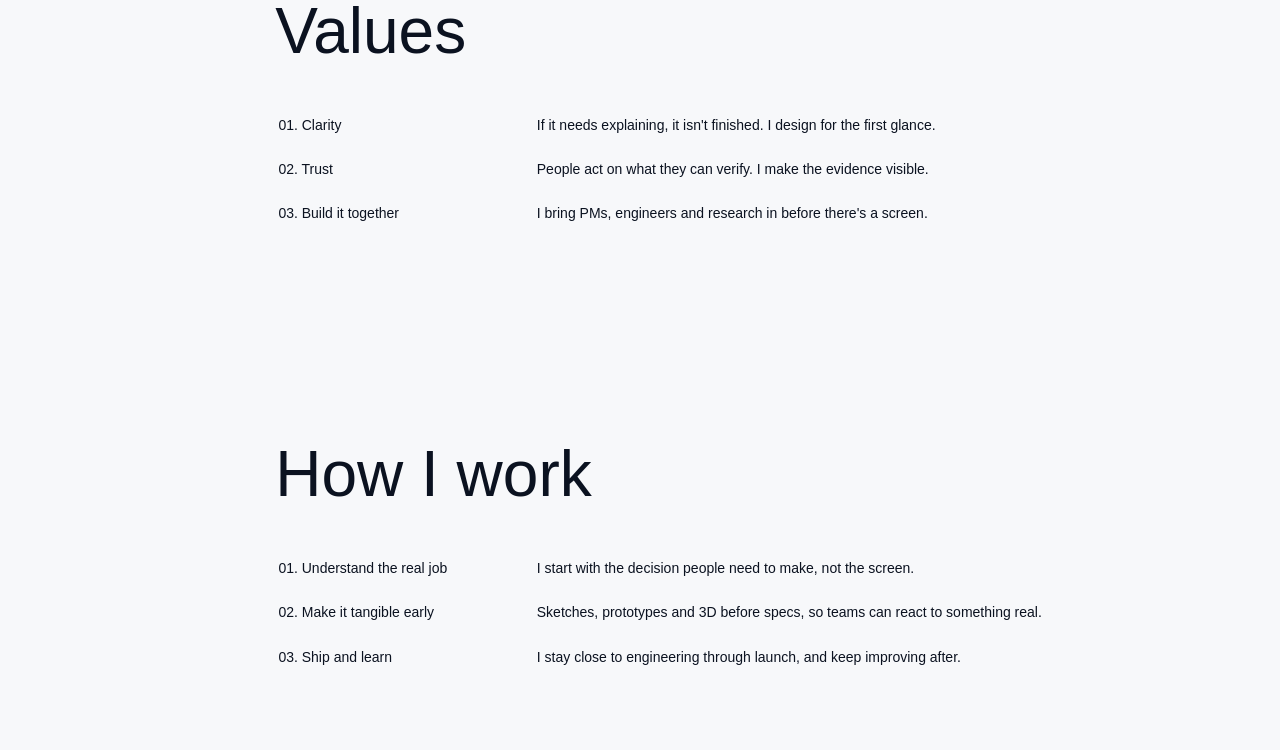
==== commit 7b9d9a3c: "Control Hub: inventory and utilization visuals with design credit Co-Authored-By: Claude Opus 5.5 <n" ====
--- a/about.html
+++ b/about.html
@@ -26,7 +26,7 @@
       } catch (e) {}
     })();
   </script>
-  <link rel="stylesheet" href="styles.css?v=202611281000">
+  <link rel="stylesheet" href="styles.css?v=202611281040">
 </head>
 <body class="is-case is-about">
   <div class="cs">
@@ -108,6 +108,6 @@
       </section>
     </main>
   </div>
-  <script src="main.js?v=202611281000" defer></script>
+  <script src="main.js?v=202611281040" defer></script>
 </body>
 </html>
--- a/styles.css
+++ b/styles.css
@@ -629,3 +629,6 @@
 .cs .cs__body a.cs__chapter, .cs .cs__body a.cs__chapter:hover { text-decoration: none; }
 .cs__chapter .cs__big { transition: opacity 300ms ease; }
 .cs__chapter:hover .cs__big { opacity: 0.6; }
+
+.cs__frame--ui { aspect-ratio: 3 / 2; background: #f4f4f5; }
+.cs__credit { text-align: center; font-size: 14px; font-weight: 300; color: color-mix(in srgb, var(--text) 55%, transparent); margin-top: -40px; }
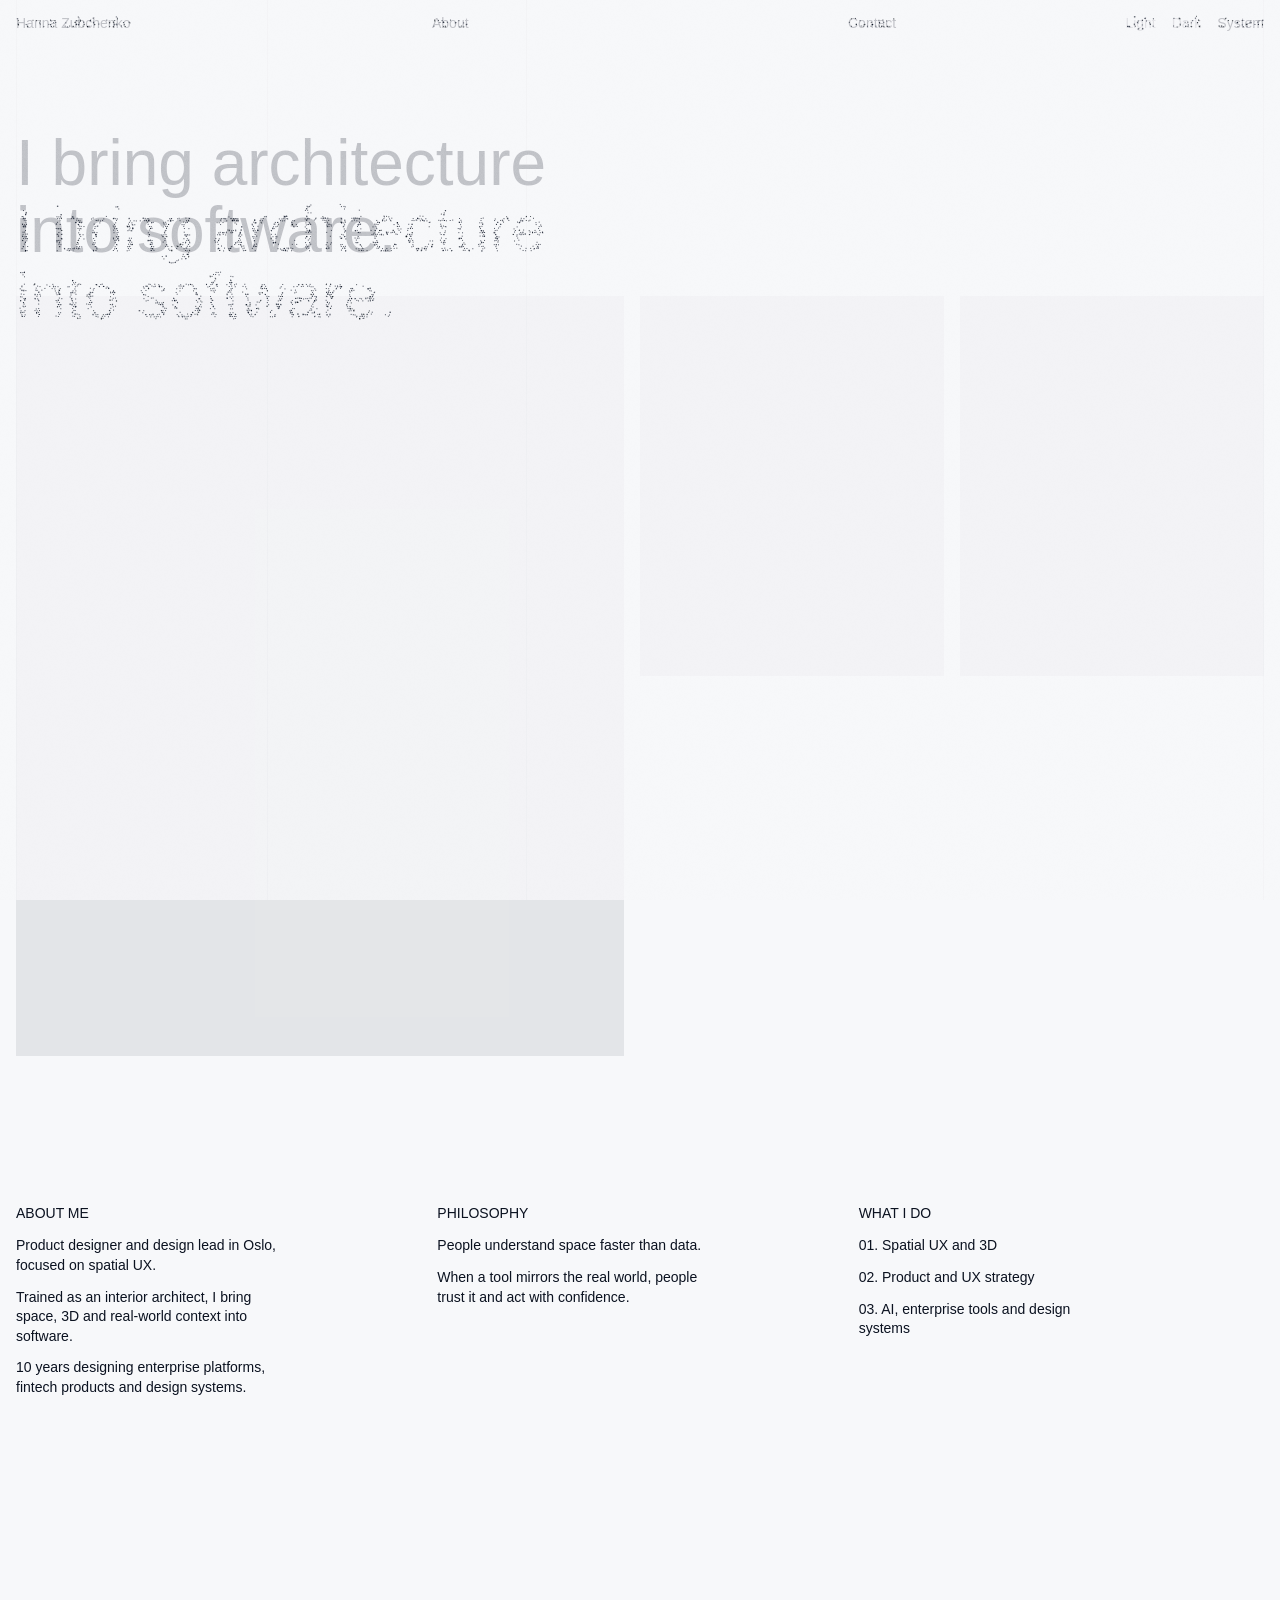
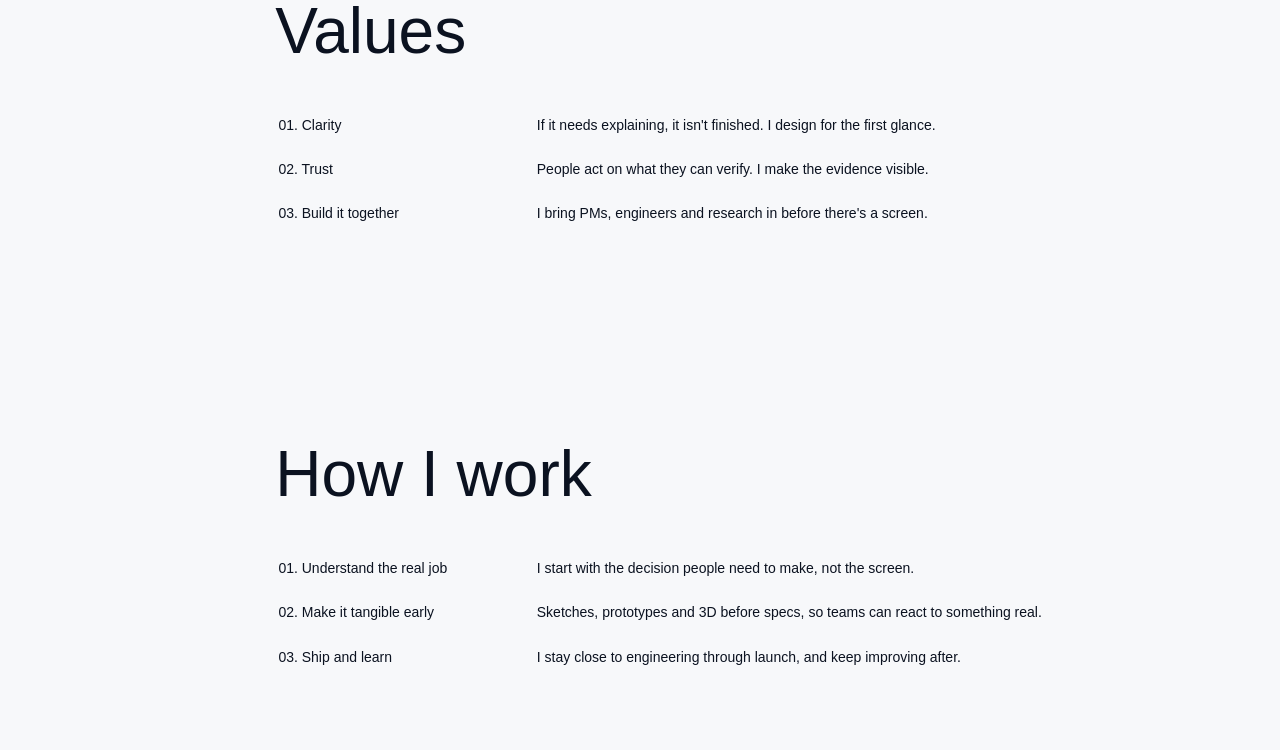
==== commit c016fcac: "Control Hub: configure-at-scale video; visuals follow the lifecycle Co-Authored-By: Claude Opus 5.5 " ====
--- a/about.html
+++ b/about.html
@@ -26,7 +26,7 @@
       } catch (e) {}
     })();
   </script>
-  <link rel="stylesheet" href="styles.css?v=202611281040">
+  <link rel="stylesheet" href="styles.css?v=202611281050">
 </head>
 <body class="is-case is-about">
   <div class="cs">
@@ -108,6 +108,6 @@
       </section>
     </main>
   </div>
-  <script src="main.js?v=202611281040" defer></script>
+  <script src="main.js?v=202611281050" defer></script>
 </body>
 </html>
--- a/styles.css
+++ b/styles.css
@@ -632,3 +632,5 @@
 
 .cs__frame--ui { aspect-ratio: 3 / 2; background: #f4f4f5; }
 .cs__credit { text-align: center; font-size: 14px; font-weight: 300; color: color-mix(in srgb, var(--text) 55%, transparent); margin-top: -40px; }
+.cs__shot--wide > .sheet { width: 62%; }
+@media (max-width: 860px) { .cs__shot--wide > .sheet { width: 100%; } }
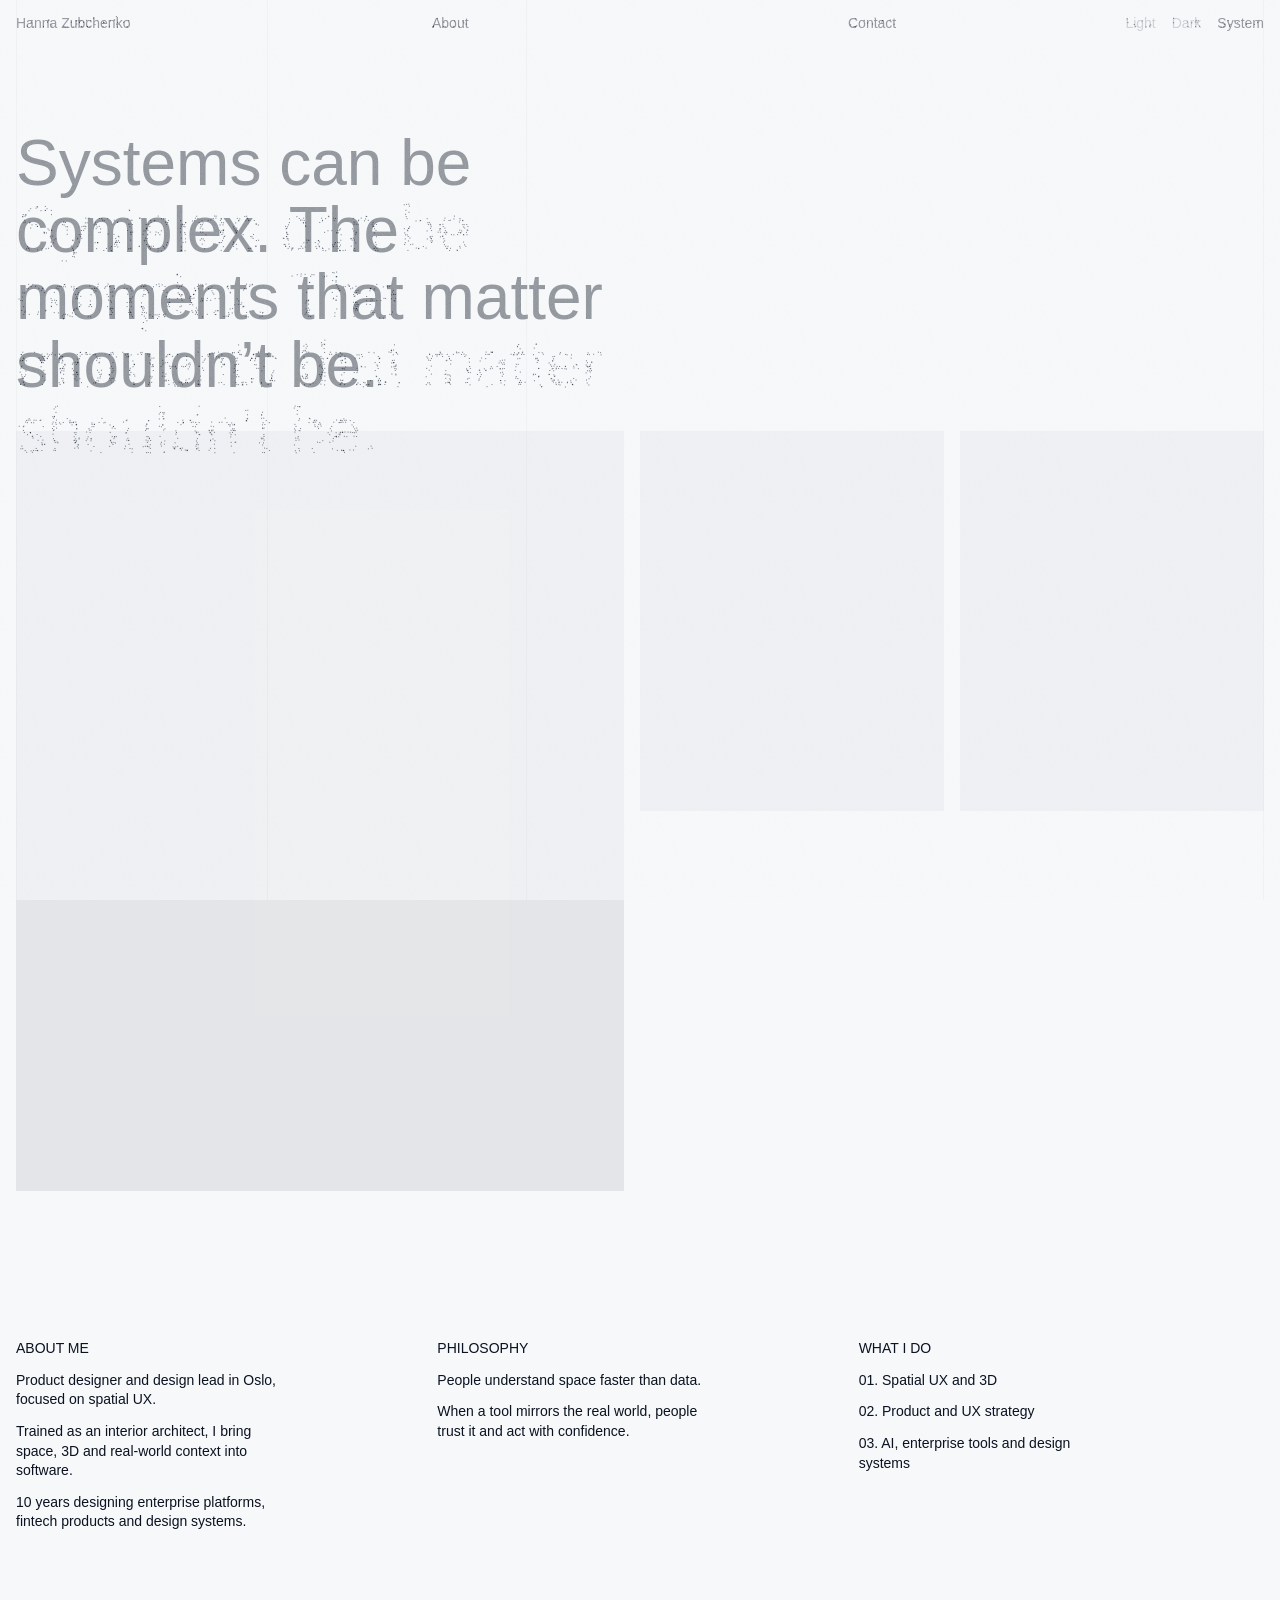
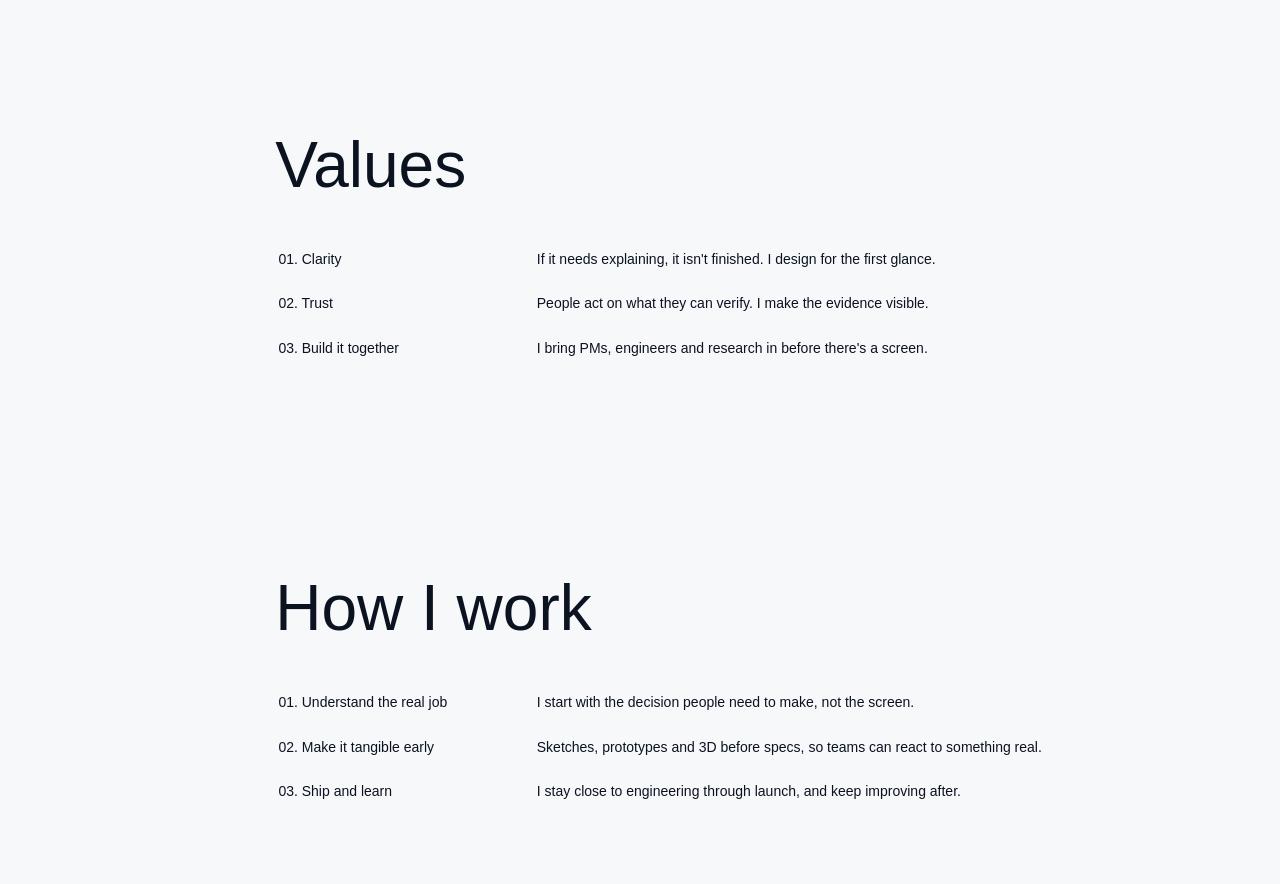
==== commit a06ad688: "Landing: enterprise tools line; About headline: the moments that matter Co-Authored-By: Claude Opus " ====
--- a/about.html
+++ b/about.html
@@ -5,7 +5,7 @@
   <meta name="color-scheme" content="light dark">
   <meta name="viewport" content="width=device-width, initial-scale=1">
   <title>About · Hanna Zubchenko</title>
-  <meta name="description" content="About Hanna Zubchenko: product designer working on spatial UX, AI and enterprise tools.">
+  <meta name="description" content="About Hanna Zubchenko: product designer working on enterprise tools, AI and spatial UX.">
   <script>
     // Apply saved theme before first paint (no flash). "system" follows the device.
     (function () {
@@ -26,7 +26,7 @@
       } catch (e) {}
     })();
   </script>
-  <link rel="stylesheet" href="styles.css?v=202611281050">
+  <link rel="stylesheet" href="styles.css?v=202611281105">
 </head>
 <body class="is-case is-about">
   <div class="cs">
@@ -44,7 +44,7 @@
     <main class="cs__body">
       <section class="cs__intro">
         <div class="cs__heading">
-          <h1 class="cs__title about__title">I bring architecture into software.</h1>
+          <h1 class="cs__title about__title">Systems can be complex. The moments that matter shouldn’t&nbsp;be.</h1>
         </div>
         <div class="about__photos">
           <div class="about__photo" aria-hidden="true"></div>
@@ -108,6 +108,6 @@
       </section>
     </main>
   </div>
-  <script src="main.js?v=202611281050" defer></script>
+  <script src="main.js?v=202611281105" defer></script>
 </body>
 </html>
